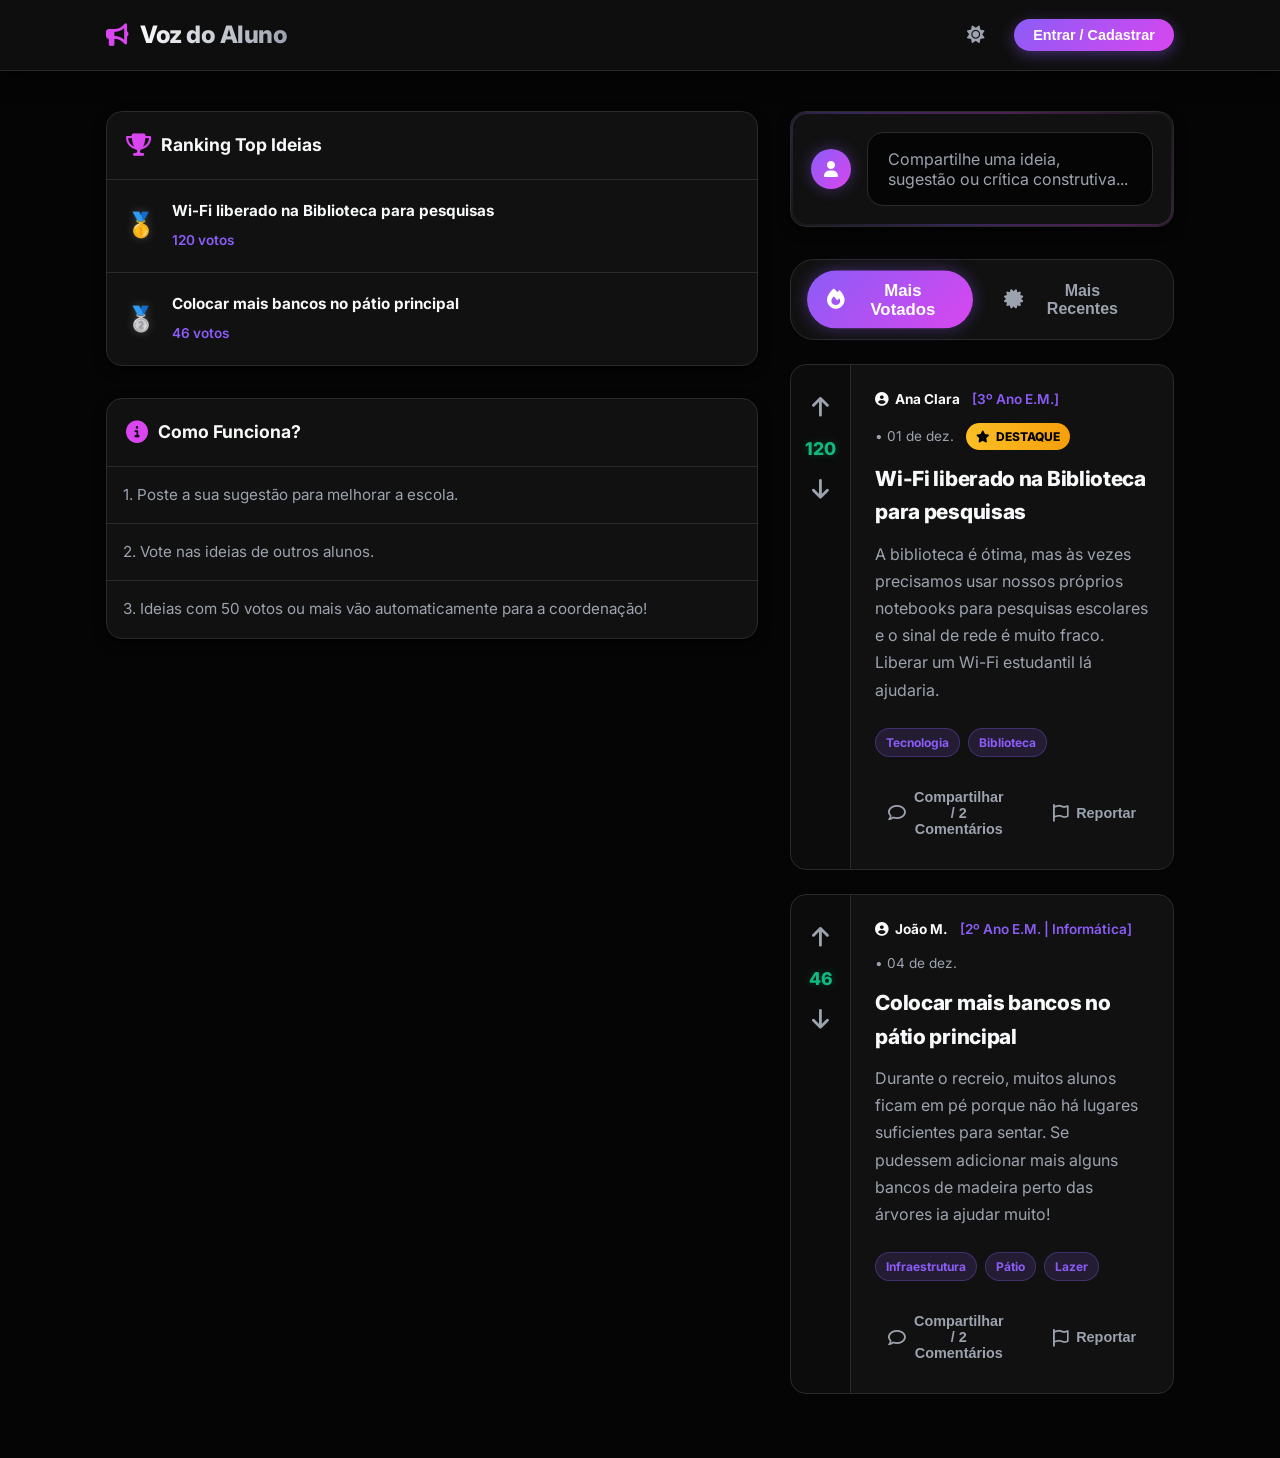
==== index.html @ baf0bf9a "Add files via upload" ====
<!DOCTYPE html>
<html lang="pt-BR">
<head>
    <meta charset="UTF-8">
    <meta name="viewport" content="width=device-width, initial-scale=1.0">
    <title>Voz do Aluno - Compartilhe suas Ideias</title>
    <!-- Google Fonts -->
    <link rel="preconnect" href="https://fonts.googleapis.com">
    <link rel="preconnect" href="https://fonts.gstatic.com" crossorigin>
    <link href="https://fonts.googleapis.com/css2?family=Inter:wght@300;400;500;600;800&display=swap" rel="stylesheet">
    <!-- Font Awesome for Icons -->
    <link rel="stylesheet" href="https://cdnjs.cloudflare.com/ajax/libs/font-awesome/6.4.0/css/all.min.css">
    <!-- Main CSS -->
    <link rel="stylesheet" href="styles.css">
</head>
<body>
    <header class="navbar">
        <div class="container navbar-content">
            <div class="logo">
                <i class="fa-solid fa-bullhorn highlight-icon"></i>
                <h1>Voz do Aluno</h1>
            </div>
            
            <div style="display: flex; align-items: center; gap: 1rem;">
                <!-- Theme Toggle -->
                <button id="theme-toggle" class="action-btn" title="Alternar Tema" style="font-size: 1.25rem;">
                    <!-- Injected by JS: Moon if Light theme, Sun if Dark Theme -->
                </button>

                <div class="user-profile" id="user-profile-container">
                    <!-- Injected via JS -->
                </div>
            </div>
        </div>
    </header>

    <main class="container layout">
        <!-- Sidebar / Ranking -->
        <aside class="sidebar">
            <div class="card ranking-card">
                <h2 class="card-title"><i class="fa-solid fa-trophy highlight-icon"></i> Ranking Top Ideias</h2>
                <ul id="ranking-list" class="ranking-list">
                    <!-- Populated via JS -->
                </ul>
            </div>
            
            <div class="card info-card">
                <h2 class="card-title"><i class="fa-solid fa-circle-info highlight-icon"></i> Como Funciona?</h2>
                <p>1. Poste a sua sugestão para melhorar a escola.</p>
                <p>2. Vote nas ideias de outros alunos.</p>
                <p>3. Ideias com 50 votos ou mais vão automaticamente para a coordenação!</p>
            </div>
        </aside>

        <!-- Main Feed -->
        <section class="feed">
            <div class="create-post-card card">
                <div class="create-post-header">
                    <div class="avatar-small"><i class="fa-solid fa-user"></i></div>
                    <button class="mock-input" id="open-modal-btn">Compartilhe uma ideia, sugestão ou crítica construtiva...</button>
                </div>
            </div>

            <div class="feed-filters">
                <button class="filter-btn active" data-sort="hot"><i class="fa-solid fa-fire"></i> Mais Votados</button>
                <button class="filter-btn" data-sort="new"><i class="fa-solid fa-certificate"></i> Mais Recentes</button>
            </div>

            <div id="posts-container" class="posts-container">
                <!-- Posts populated via JS -->
            </div>
        </section>
    </main>

    <!-- Post Creation Modal -->
    <div id="post-modal" class="modal-overlay">
        <div class="modal">
            <div class="modal-header">
                <h2>Criar nova postagem</h2>
                <button class="close-btn" id="close-modal-btn"><i class="fa-solid fa-xmark"></i></button>
            </div>
            <div class="modal-body">
                <form id="create-post-form">
                    <div class="form-group">
                        <label for="post-title">Título da sugestão</label>
                        <input type="text" id="post-title" placeholder="Ex: Melhoria na internet da biblioteca..." required minlength="5" maxlength="100">
                    </div>
                    <div class="form-group">
                        <label for="post-desc">Descrição detalhada</label>
                        <textarea id="post-desc" rows="5" placeholder="Explique mais sobre sua ideia ou sugestão..." required minlength="10" maxlength="1000"></textarea>
                    </div>
                    <div class="form-group">
                        <label for="post-tags">Tags (Opcional)</label>
                        <input type="text" id="post-tags" placeholder="Ex: Infraestrutura, Biblioteca, Esportes (separadas por vírgula)" maxlength="50">
                    </div>
                    <div class="form-actions">
                        <button type="button" class="btn btn-outline" id="cancel-post-btn">Cancelar</button>
                        <button type="submit" class="btn btn-primary">Publicar Ideia</button>
                    </div>
                </form>
            </div>
        </div>
    </div>

    <!-- Auth Modal (Simulated Login/Register) -->
    <div id="auth-modal" class="modal-overlay">
        <div class="modal auth-modal-box">
            <div class="modal-header auth-tabs" style="position: relative;">
                <button class="tab-btn active" data-tab="login">Entrar</button>
                <button class="tab-btn" data-tab="register">Cadastrar</button>
                <button class="close-btn" id="close-auth-btn" style="position: absolute; right: 1rem; top: 1rem; z-index: 10;"><i class="fa-solid fa-xmark"></i></button>
            </div>
            <div class="modal-body auth-body">
                
                <!-- Login Form -->
                <form id="login-form" class="auth-form active">
                    <div class="form-group">
                        <label for="login-email">E-mail Institucional</label>
                        <input type="email" id="login-email" placeholder="aluno@escola.edu.br" required>
                    </div>
                    <div class="form-group">
                        <label for="login-password">Senha</label>
                        <input type="password" id="login-password" placeholder="••••••••" required>
                    </div>
                    <div class="form-actions" style="margin-top: 2rem;">
                        <button type="submit" class="btn btn-primary" style="width: 100%; justify-content: center;">Entrar na Plataforma</button>
                    </div>
                </form>

                <!-- Register Form -->
                <form id="register-form" class="auth-form">
                    <div class="form-row">
                        <div class="form-group" style="flex: 1;">
                            <label for="reg-name">Nome Completo</label>
                            <input type="text" id="reg-name" placeholder="Ex: Lucas Silva" required>
                        </div>
                    </div>
                    <div class="form-group">
                        <label for="reg-email">E-mail Institucional</label>
                        <input type="email" id="reg-email" placeholder="lucas@escola.edu.br" required>
                    </div>
                    
                    <div class="form-row">
                        <div class="form-group" style="flex: 1;">
                            <label for="reg-course">Curso Técnico</label>
                            <select id="reg-course" required>
                                <option value="" disabled selected>Selecione seu curso...</option>
                                <option value="Ensino Regular (Sem Curso)">Ensino Regular (Sem Curso)</option>
                                <option value="Informática">Informática</option>
                                <option value="Administração">Administração</option>
                                <option value="Enfermagem">Enfermagem</option>
                                <option value="Eletrotécnica">Eletrotécnica</option>
                                <option value="Mecânica">Mecânica</option>
                            </select>
                        </div>
                        <div class="form-group" style="flex: 1;">
                            <label for="reg-class">Turma / Ano</label>
                            <select id="reg-class" required>
                                <option value="" disabled selected>Selecione o ano...</option>
                                <optgroup label="Ensino Fundamental">
                                    <option value="6º Ano F.">6º Ano</option>
                                    <option value="7º Ano F.">7º Ano</option>
                                    <option value="8º Ano F.">8º Ano</option>
                                    <option value="9º Ano F.">9º Ano</option>
                                </optgroup>
                                <optgroup label="Ensino Médio">
                                    <option value="1º Ano E.M.">1º Ano E.M.</option>
                                    <option value="2º Ano E.M.">2º Ano E.M.</option>
                                    <option value="3º Ano E.M.">3º Ano E.M.</option>
                                </optgroup>
                            </select>
                        </div>
                    </div>

                    <div class="form-group">
                        <label for="reg-password">Senha Segura</label>
                        <input type="password" id="reg-password" placeholder="Mínimo 6 caracteres" required minlength="6">
                    </div>
                    
                    <div class="form-actions" style="margin-top: 1.5rem;">
                        <button type="submit" class="btn btn-primary" style="width: 100%; justify-content: center;">Criar Conta</button>
                    </div>
                </form>

            </div>
        </div>
    </div>

    <!-- Report Modal -->
    <div id="report-modal" class="modal-overlay">
        <div class="modal auth-modal-box">
            <div class="modal-header">
                <h2>Denunciar Postagem</h2>
                <button class="close-btn" onclick="closeReportModal()"><i class="fa-solid fa-xmark"></i></button>
            </div>
            <div class="modal-body auth-body">
                <form id="report-form">
                    <input type="hidden" id="report-post-id">
                    <div class="form-group">
                        <label for="report-reason">Motivo da denúncia</label>
                        <textarea id="report-reason" rows="4" placeholder="Ex: Palavreado ofensivo, agressão, spam..." required></textarea>
                    </div>
                    <div class="form-actions">
                        <button type="button" class="btn btn-outline" onclick="closeReportModal()">Cancelar</button>
                        <button type="submit" class="btn btn-primary" style="background: linear-gradient(135deg, var(--downvote-color), #b91c1c);">Enviar Denúncia</button>
                    </div>
                </form>
            </div>
        </div>
    </div>

    <!-- Edit Profile Modal -->
    <div id="edit-profile-modal" class="modal-overlay">
        <div class="modal auth-modal-box">
            <div class="modal-header">
                <h2>Editar Perfil</h2>
                <button class="close-btn" onclick="closeEditProfileModal()"><i class="fa-solid fa-xmark"></i></button>
            </div>
            <div class="modal-body auth-body">
                <form id="edit-profile-form">
                    <div class="form-group">
                        <label for="edit-name">Nome de Exibição</label>
                        <input type="text" id="edit-name" required>
                    </div>
                    <div class="form-group">
                        <label for="edit-course">Curso Técnico</label>
                        <select id="edit-course" required>
                            <option value="Ensino Regular (Sem Curso)">Ensino Regular (Sem Curso)</option>
                            <option value="Informática">Informática</option>
                            <option value="Administração">Administração</option>
                            <option value="Enfermagem">Enfermagem</option>
                            <option value="Eletrotécnica">Eletrotécnica</option>
                            <option value="Mecânica">Mecânica</option>
                        </select>
                    </div>
                    <div class="form-group">
                        <label for="edit-password">Nova Senha <span style="font-size: 0.8rem; color: var(--text-muted);">(opcional)</span></label>
                        <input type="password" id="edit-password" placeholder="Preencha apenas se quiser alterar (min 6 carac.)" minlength="6">
                    </div>
                    <div class="form-actions" style="margin-top: 2rem;">
                        <button type="button" class="btn btn-outline" onclick="closeEditProfileModal()">Cancelar</button>
                        <button type="submit" class="btn btn-primary">Salvar Alterações</button>
                    </div>
                </form>
            </div>
        </div>
    </div>

    <!-- Notification Toast -->
    <div id="toast-container" class="toast-container"></div>

    <!-- Scripts -->
    <script src="script.js"></script>
</body>
</html>
---- styles.css ----
:root {
    /* Pure Black & White Theme (Dark Default) */
    --bg-color: #050505;
    --card-bg: #111111;
    --text-main: #f8f9fa;
    --text-muted: #9ca3af;
    --border: #2a2a2a;
    --border-hover: #444444;

    /* Colorful Accents (Neon vibes for contrast) */
    --primary-medium: #8b5cf6; /* Vibrant Purple */
    --primary-light: rgba(139, 92, 246, 0.15);
    --highlight: #d946ef; /* Fuchsia */
    --upvote-color: #10b981; /* Emerald Green */
    --downvote-color: #ef4444; /* Neon Red */
    
    --gold: #fcd34d;
    --silver: #e5e7eb;
    --bronze: #d97706;

    /* Shadows & Glows */
    --shadow-sm: 0 4px 12px rgba(0,0,0,0.6);
    --shadow-md: 0 10px 25px rgba(0,0,0,0.8);
    --glow-primary: 0 0 15px rgba(139, 92, 246, 0.4);
    --glow-upvote: 0 0 15px rgba(16, 185, 129, 0.4);
    
    /* Radii */
    --radius-sm: 8px;
    --radius-md: 16px;
    --radius-lg: 24px;
    --radius-full: 9999px;
    
    /* Input adjustments */
    --input-bg: rgba(255,255,255,0.03);
}

/* Light Theme Variables */
:root[data-theme="light"] {
    --bg-color: #f1f5f9;
    --card-bg: #ffffff;
    --text-main: #0f172a;
    --text-muted: #64748b;
    --border: #cbd5e1;
    --border-hover: #94a3b8;

    --primary-medium: #7c3aed; /* Darker Purple for better contrast */
    --primary-light: rgba(124, 58, 237, 0.1);
    --highlight: #c026d3; 

    --shadow-sm: 0 4px 12px rgba(0,0,0,0.06);
    --shadow-md: 0 10px 25px rgba(0,0,0,0.12);
    
    --input-bg: #ffffff;
}

/* Override overrides for Light Theme Backgrounds */
:root[data-theme="light"] .navbar {
    background-color: rgba(255, 255, 255, 0.85);
}
:root[data-theme="light"] .modal-overlay {
    background-color: rgba(255, 255, 255, 0.85);
}
:root[data-theme="light"] select, 
:root[data-theme="light"] .form-group input, 
:root[data-theme="light"] .form-group textarea {
    background-color: var(--input-bg);
    color: var(--text-main);
}
:root[data-theme="light"] .post-vote-col {
    background-color: rgba(0,0,0,0.02);
}
:root[data-theme="light"] select option, 
:root[data-theme="light"] select optgroup {
    background-color: var(--card-bg);
    color: var(--text-main);
}
:root[data-theme="light"] .mock-input {
    background-color: #f8fafc;
}
:root[data-theme="light"] .mock-input:hover {
    background-color: #ffffff;
}
:root[data-theme="light"] .tab-btn.active {
    background-color: rgba(124, 58, 237, 0.05);
}

* {
    box-sizing: border-box;
    margin: 0;
    padding: 0;
}

body {
    font-family: 'Inter', sans-serif;
    background-color: var(--bg-color);
    color: var(--text-main);
    line-height: 1.6;
    overflow-x: hidden;
    transition: background-color 0.3s, color 0.3s;
}

/* Animations Core */
@keyframes popIn {
    0% { transform: scale(0.9); opacity: 0; }
    100% { transform: scale(1); opacity: 1; }
}

@keyframes pulseGlow {
    0% { box-shadow: 0 0 5px var(--primary-medium); }
    50% { box-shadow: 0 0 20px var(--primary-medium); }
    100% { box-shadow: 0 0 5px var(--primary-medium); }
}

@keyframes floatAction {
    0% { transform: translateY(0px); }
    50% { transform: translateY(-5px); }
    100% { transform: translateY(0px); }
}

/* Navbar */
.navbar {
    background-color: rgba(17, 17, 17, 0.85);
    backdrop-filter: blur(12px);
    border-bottom: 1px solid var(--border);
    position: sticky;
    top: 0;
    z-index: 40;
    box-shadow: 0 4px 20px rgba(0,0,0,0.5);
    transition: background-color 0.3s, border-color 0.3s;
}

.navbar-content {
    display: flex;
    justify-content: space-between;
    align-items: center;
    height: 70px;
}

.logo {
    display: flex;
    align-items: center;
    gap: 12px;
    color: var(--text-main);
}

.logo h1 {
    font-size: 1.5rem;
    font-weight: 800;
    letter-spacing: -0.5px;
    background: linear-gradient(to right, var(--text-main), var(--text-muted));
    -webkit-background-clip: text;
    -webkit-text-fill-color: transparent;
}

.highlight-icon {
    color: var(--highlight);
    animation: floatAction 3s ease-in-out infinite;
    font-size: 1.4rem;
}

.user-profile {
    display: flex;
    align-items: center;
    gap: 12px;
    font-size: 0.95rem;
    color: var(--text-muted);
}

.avatar {
    width: 38px;
    height: 38px;
    background: linear-gradient(135deg, var(--primary-medium), var(--highlight));
    color: white;
    border-radius: var(--radius-full);
    display: flex;
    align-items: center;
    justify-content: center;
    box-shadow: var(--glow-primary);
}
.avatar-small {
    width: 40px;
    height: 40px;
    background: linear-gradient(135deg, var(--primary-medium), var(--highlight));
    color: white;
    border-radius: var(--radius-full);
    display: flex;
    align-items: center;
    justify-content: center;
    flex-shrink: 0;
    box-shadow: var(--glow-primary);
}

/* Layout */
.container {
    max-width: 1100px;
    margin: 0 auto;
    padding: 0 1rem;
}

.layout {
    display: grid;
    grid-template-columns: 3fr 1fr;
    gap: 2rem;
    margin-top: 2.5rem;
    align-items: start;
    animation: popIn 0.6s cubic-bezier(0.16, 1, 0.3, 1) forwards;
}

@media (max-width: 768px) {
    .layout {
        grid-template-columns: 1fr;
    }
    .sidebar {
        order: 2;
    }
}

/* Cards */
.card {
    background-color: var(--card-bg);
    border: 1px solid var(--border);
    border-radius: var(--radius-md);
    box-shadow: var(--shadow-sm);
    transition: all 0.3s cubic-bezier(0.4, 0, 0.2, 1);
    overflow: hidden;
}

.card:hover {
    border-color: var(--border-hover);
    box-shadow: var(--shadow-md);
    transform: translateY(-4px);
}

.card-title {
    font-size: 1.1rem;
    font-weight: 700;
    padding: 1.2rem;
    border-bottom: 1px solid var(--border);
    display: flex;
    align-items: center;
    gap: 10px;
}

/* Sidebar Components */
.sidebar {
    display: flex;
    flex-direction: column;
    gap: 2rem;
}

.ranking-list {
    list-style: none;
    padding: 0;
}
.ranking-item {
    display: flex;
    align-items: center;
    padding: 1.2rem;
    border-bottom: 1px solid var(--border);
    gap: 16px;
    transition: all 0.3s ease;
}
.ranking-item:hover {
    background-color: var(--primary-light);
    padding-left: 1.5rem;
    border-left: 3px solid var(--primary-medium);
}
.ranking-item:last-child {
    border-bottom: none;
}
.rank-badge {
    font-size: 1.5rem;
    font-weight: 800;
    width: 30px;
    text-align: center;
    filter: drop-shadow(0 0 5px rgba(255, 255, 255, 0.2));
}
.rank-badge.rank-1 { color: var(--gold); }
.rank-badge.rank-2 { color: var(--silver); }
.rank-badge.rank-3 { color: var(--bronze); }

.ranking-details h4 {
    font-size: 0.95rem;
    margin: 0 0 4px 0;
    color: var(--text-main);
    display: -webkit-box;
    -webkit-line-clamp: 2;
    line-clamp: 2;
    -webkit-box-orient: vertical;
    overflow: hidden;
}
.ranking-details span {
    font-size: 0.85rem;
    color: var(--primary-medium);
    font-weight: 600;
}

.info-card p {
    padding: 1rem;
    font-size: 0.95rem;
    color: var(--text-muted);
    border-bottom: 1px solid var(--border);
}
.info-card p:last-child {
    border-bottom: none;
}

/* Create Post Area */
.create-post-card {
    padding: 1.25rem;
    margin-bottom: 2rem;
    position: relative;
    border: 1px solid var(--border);
}
.create-post-card::before {
    content: '';
    position: absolute;
    top: 0; left: 0; right: 0; bottom: 0;
    border-radius: var(--radius-md);
    padding: 2px;
    background: linear-gradient(45deg, var(--border), var(--primary-medium), var(--highlight), var(--border));
    -webkit-mask: linear-gradient(#fff 0 0) content-box, linear-gradient(#fff 0 0);
    -webkit-mask-composite: xor;
    mask-composite: exclude;
    opacity: 0.3;
    transition: opacity 0.5s;
    pointer-events: none;
}
.create-post-card:hover::before {
    opacity: 1;
}

.create-post-header {
    display: flex;
    gap: 16px;
    align-items: center;
}
.mock-input {
    flex: 1;
    background-color: var(--bg-color);
    border: 1px solid var(--border);
    color: var(--text-muted);
    padding: 1rem 1.25rem;
    border-radius: var(--radius-md);
    text-align: left;
    cursor: pointer;
    transition: all 0.3s;
    font-family: inherit;
    font-size: 1rem;
}
.mock-input:hover {
    background-color: var(--primary-light);
    border-color: var(--primary-medium);
    box-shadow: var(--glow-primary);
}

/* Filters */
.feed-filters {
    display: flex;
    gap: 1rem;
    margin-bottom: 1.5rem;
    background-color: var(--card-bg);
    padding: 0.75rem 1.25rem;
    border-radius: var(--radius-lg);
    border: 1px solid var(--border);
}
.filter-btn {
    background: none;
    border: none;
    color: var(--text-muted);
    font-size: 1rem;
    font-weight: 700;
    cursor: pointer;
    display: flex;
    align-items: center;
    gap: 8px;
    padding: 0.6rem 1.2rem;
    border-radius: var(--radius-full);
    transition: all 0.3s;
}
.filter-btn i {
    font-size: 1.2rem;
}
.filter-btn:hover {
    background-color: var(--primary-light);
    color: var(--text-main);
}
.filter-btn.active {
    color: #fff;
    background: linear-gradient(135deg, var(--primary-medium), var(--highlight));
    box-shadow: var(--glow-primary);
    transform: scale(1.05);
}

/* Post Cards */
.posts-container {
    display: flex;
    flex-direction: column;
    gap: 1.5rem;
    padding-bottom: 4rem;
}

.post {
    display: flex;
    background-color: var(--card-bg);
    border: 1px solid var(--border);
    border-radius: var(--radius-md);
    transition: all 0.4s cubic-bezier(0.175, 0.885, 0.32, 1.275);
    animation: popIn 0.5s ease-out backwards;
}
.post:hover {
    border-color: var(--primary-medium);
    box-shadow: 0 10px 30px rgba(139, 92, 246, 0.1);
    transform: translateY(-4px) scale(1.01);
}

.post-vote-col {
    display: flex;
    flex-direction: column;
    align-items: center;
    padding: 1.5rem 0.75rem;
    background-color: rgba(0,0,0,0.3);
    border-right: 1px solid var(--border);
    width: 60px;
    border-radius: var(--radius-md) 0 0 var(--radius-md);
    transition: background-color 0.3s;
}

.vote-btn {
    background: none;
    border: none;
    cursor: pointer;
    font-size: 1.4rem;
    color: var(--text-muted);
    padding: 6px;
    border-radius: 6px;
    transition: all 0.3s cubic-bezier(0.68, -0.55, 0.265, 1.55);
}
.vote-btn:hover {
    background-color: rgba(124, 58, 237, 0.1);
    transform: scale(1.2);
}
.vote-btn:active {
    transform: scale(0.9);
}
.vote-btn.upvote:hover, .vote-btn.upvote.active { 
    color: var(--upvote-color); 
    filter: drop-shadow(0 0 8px var(--upvote-color));
}
.vote-btn.downvote:hover, .vote-btn.downvote.active { 
    color: var(--downvote-color); 
    filter: drop-shadow(0 0 8px var(--downvote-color));
}

.vote-count {
    font-weight: 800;
    font-size: 1.1rem;
    margin: 8px 0;
    transition: color 0.3s;
}
.vote-count.positive { color: var(--upvote-color); text-shadow: 0 0 10px rgba(16,185,129,0.3); }
.vote-count.negative { color: var(--downvote-color); text-shadow: 0 0 10px rgba(239,68,68,0.3); }

.post-content-col {
    padding: 1.5rem;
    flex: 1;
}

.post-meta {
    font-size: 0.85rem;
    color: var(--text-muted);
    margin-bottom: 0.75rem;
    display: flex;
    gap: 12px;
    align-items: center;
    flex-wrap: wrap;
}
.post-author {
    font-weight: 700;
    color: var(--text-main);
    display: flex;
    align-items: center;
    gap: 6px;
}
.post-highlight-badge {
    background: linear-gradient(90deg, #fbbf24, #f59e0b);
    color: #000;
    padding: 4px 10px;
    border-radius: var(--radius-full);
    font-weight: 800;
    font-size: 0.75rem;
    display: flex;
    align-items: center;
    gap: 6px;
    animation: pulseGlow 2s infinite;
}

.post-title {
    font-size: 1.3rem;
    font-weight: 800;
    margin-bottom: 0.75rem;
    color: var(--text-main);
    letter-spacing: -0.3px;
}
.post-desc {
    font-size: 1rem;
    color: var(--text-muted);
    margin-bottom: 1.5rem;
    white-space: pre-line;
    line-height: 1.7;
}

.post-actions {
    display: flex;
    gap: 1.5rem;
}
.action-btn {
    background: none;
    border: none;
    color: var(--text-muted);
    font-weight: 700;
    font-size: 0.9rem;
    cursor: pointer;
    display: flex;
    align-items: center;
    gap: 8px;
    padding: 0.5rem 0.8rem;
    border-radius: var(--radius-sm);
    transition: all 0.2s;
}
.action-btn i {
    font-size: 1.1rem;
}
.action-btn:hover {
    background-color: var(--primary-light);
    color: var(--text-main);
    transform: translateY(-2px);
}

/* Auth Specifics & Tabs */
.auth-tabs {
    padding: 0;
    display: flex;
    border-bottom: 2px solid var(--border);
}
.tab-btn {
    flex: 1;
    background: none;
    border: none;
    padding: 1.5rem;
    font-size: 1.1rem;
    font-weight: 800;
    color: var(--text-muted);
    cursor: pointer;
    transition: all 0.3s;
    border-bottom: 2px solid transparent;
    margin-bottom: -2px;
}
.tab-btn:hover {
    color: var(--text-main);
}
.tab-btn.active {
    color: var(--highlight);
    border-bottom-color: var(--highlight);
    background-color: rgba(255,255,255,0.02);
}
.auth-form {
    display: none;
    animation: popIn 0.3s ease-out forwards;
}
.auth-form.active {
    display: block;
}
.form-row {
    display: flex;
    gap: 1rem;
}
@media (max-width: 600px) {
    .form-row { flex-direction: column; gap: 0; }
}
select {
    width: 100%;
    padding: 1rem;
    background-color: var(--input-bg);
    border: 1px solid var(--border);
    border-radius: var(--radius-md);
    color: var(--text-main);
    font-family: inherit;
    font-size: 1.05rem;
    cursor: pointer;
    transition: all 0.3s;
    appearance: none;
    background-image: url("data:image/svg+xml;charset=UTF-8,%3csvg xmlns='http://www.w3.org/2000/svg' viewBox='0 0 24 24' fill='none' stroke='%239ca3af' stroke-width='2' stroke-linecap='round' stroke-linejoin='round'%3e%3cpolyline points='6 9 12 15 18 9'%3e%3c/polyline%3e%3c/svg%3e");
    background-repeat: no-repeat;
    background-position: right 1rem center;
    background-size: 1em;
}
select:focus {
    outline: none;
    border-color: var(--highlight);
    box-shadow: var(--glow-primary);
}
select option, select optgroup {
    background-color: var(--card-bg);
    color: var(--text-main);
}
.auth-modal-box {
    max-width: 500px !important;
}
.auth-body {
    padding: 2.5rem 2rem !important;
}

/* Modals */
.modal-overlay {
    position: fixed;
    top: 0;
    left: 0;
    width: 100vw;
    height: 100vh;
    background-color: rgba(0, 0, 0, 0.85);
    backdrop-filter: blur(10px);
    display: flex;
    align-items: center;
    justify-content: center;
    z-index: 100;
    opacity: 0;
    pointer-events: none;
    transition: opacity 0.4s ease;
}
.modal-overlay.active {
    opacity: 1;
    pointer-events: auto;
}

.modal {
    background-color: var(--card-bg);
    width: 100%;
    max-width: 650px;
    border-radius: var(--radius-lg);
    box-shadow: 0 20px 50px rgba(0,0,0,0.8), 0 0 20px rgba(139, 92, 246, 0.1);
    transform: translateY(40px) scale(0.95);
    transition: all 0.4s cubic-bezier(0.34, 1.56, 0.64, 1);
    margin: 1rem;
    border: 1px solid var(--border);
    max-height: 90vh;
    overflow-y: auto;
}
.modal-overlay.active .modal {
    transform: translateY(0) scale(1);
}

.modal-header {
    display: flex;
    justify-content: space-between;
    align-items: center;
    padding: 1.5rem 2rem;
    border-bottom: 1px solid var(--border);
}
.modal-header h2 {
    font-size: 1.5rem;
    color: var(--text-main);
    font-weight: 800;
}
.close-btn {
    background: var(--input-bg);
    border: none;
    width: 40px;
    height: 40px;
    border-radius: var(--radius-full);
    font-size: 1.25rem;
    color: var(--text-muted);
    cursor: pointer;
    transition: all 0.3s;
}
.close-btn:hover {
    background-color: rgba(239, 68, 68, 0.2);
    color: var(--downvote-color);
    transform: rotate(90deg);
}

.modal-body {
    padding: 2rem;
}

.form-group {
    margin-bottom: 1.5rem;
    display: flex;
    flex-direction: column;
    gap: 8px;
}
.form-group label {
    font-weight: 700;
    font-size: 0.95rem;
    color: var(--text-main);
}
.form-group input, .form-group textarea {
    width: 100%;
    padding: 1rem;
    background-color: var(--input-bg);
    border: 1px solid var(--border);
    border-radius: var(--radius-md);
    color: var(--text-main);
    font-family: inherit;
    font-size: 1.05rem;
    transition: all 0.3s;
}
.form-group input::placeholder, .form-group textarea::placeholder {
    color: #6b7280;
}
.form-group input:focus, .form-group textarea:focus {
    outline: none;
    border-color: var(--primary-medium);
    box-shadow: var(--glow-primary);
}

.form-actions {
    display: flex;
    justify-content: flex-end;
    gap: 1.5rem;
    margin-top: 2rem;
}

.btn {
    padding: 0.8rem 1.75rem;
    border-radius: var(--radius-full);
    font-weight: 800;
    font-size: 1rem;
    cursor: pointer;
    transition: all 0.3s cubic-bezier(0.175, 0.885, 0.32, 1.275);
    border: none;
    display: flex;
    align-items: center;
    gap: 8px;
}
.btn-primary {
    background: linear-gradient(135deg, var(--primary-medium), var(--highlight));
    color: white;
    box-shadow: 0 4px 15px rgba(139, 92, 246, 0.4);
}
.btn-primary:hover {
    transform: translateY(-3px) scale(1.05);
    box-shadow: 0 8px 25px rgba(139, 92, 246, 0.6);
}
.btn-outline {
    background-color: transparent;
    border: 2px solid var(--border);
    color: var(--text-muted);
}
.btn-outline:hover {
    background-color: var(--primary-light);
    color: var(--text-main);
    border-color: var(--primary-medium);
}

/* Toast Notification */
.toast-container {
    position: fixed;
    bottom: 30px;
    right: 30px;
    display: flex;
    flex-direction: column;
    gap: 16px;
    z-index: 1000;
}
.toast {
    background: linear-gradient(135deg, #111, #222);
    border: 1px solid var(--primary-medium);
    color: white;
    padding: 1.25rem 1.5rem;
    border-radius: var(--radius-lg);
    box-shadow: 0 15px 30px rgba(0,0,0,0.8), inset 0 0 15px rgba(139, 92, 246, 0.2);
    display: flex;
    align-items: center;
    gap: 16px;
    min-width: 320px;
    max-width: 450px;
    animation: slideInRight 0.5s cubic-bezier(0.175, 0.885, 0.32, 1.275) forwards;
}
.toast.hide {
    animation: fadeOutRight 0.4s ease-in forwards;
}
.toast-icon {
    font-size: 2rem;
    color: var(--gold);
    animation: floatAction 2s infinite;
}
.toast-content h4 {
    margin: 0 0 6px 0;
    font-size: 1.1rem;
    font-weight: 800;
    color: var(--highlight);
}
.toast-content p {
    margin: 0;
    font-size: 0.95rem;
    color: #e2e8f0;
    line-height: 1.5;
}

@keyframes slideInRight {
    from { transform: translateX(120%) scale(0.9); opacity: 0; }
    to { transform: translateX(0) scale(1); opacity: 1; }
}
@keyframes fadeOutRight {
    from { transform: translateX(0) scale(1); opacity: 1; }
    to { transform: translateX(120%) scale(0.9); opacity: 0; }
}

/* Dropdowns */
.dropdown {
    position: relative;
    display: inline-block;
}
.dropdown-content {
    display: none;
    position: absolute;
    right: 0;
    top: 100%;
    margin-top: 8px;
    background-color: var(--card-bg);
    min-width: 160px;
    box-shadow: var(--shadow-md);
    border: 1px solid var(--border);
    border-radius: var(--radius-sm);
    z-index: 50;
    overflow: hidden;
    animation: popIn 0.2s ease-out forwards;
}
.dropdown-content.show {
    display: block;
}
.dropdown-item {
    padding: 12px 16px;
    text-decoration: none;
    display: flex;
    align-items: center;
    gap: 10px;
    color: var(--text-main);
    background: none;
    border: none;
    width: 100%;
    text-align: left;
    font-size: 0.9rem;
    font-family: inherit;
    font-weight: 600;
    cursor: pointer;
    transition: background-color 0.2s;
}
.dropdown-item:hover {
    background-color: var(--primary-light);
}
.profile-dropdown {
    min-width: 200px;
}

/* Tags */
.tags-container {
    display: flex;
    gap: 8px;
    flex-wrap: wrap;
}
.tag-badge {
    background-color: var(--primary-light);
    color: var(--primary-medium);
    border: 1px solid rgba(139, 92, 246, 0.3);
    padding: 4px 10px;
    border-radius: var(--radius-full);
    font-size: 0.75rem;
    font-weight: 700;
    display: inline-block;
}

/* Comments Section */
.comments-section {
    margin-top: 1.5rem;
    padding-top: 1.5rem;
    border-top: 1px dashed var(--border);
    animation: popIn 0.3s ease-out;
}
.comments-header {
    display: flex;
    justify-content: space-between;
    align-items: center;
    margin-bottom: 1rem;
}
.comments-header select {
    width: auto;
    padding: 0.5rem 2rem 0.5rem 1rem;
    font-size: 0.85rem;
    border-radius: var(--radius-full);
}
.comment-form {
    display: flex;
    gap: 10px;
    margin-bottom: 1.5rem;
}
.comment-form input {
    flex: 1;
    background-color: var(--input-bg);
    border: 1px solid var(--border);
    color: var(--text-main);
    padding: 0.8rem 1rem;
    border-radius: var(--radius-full);
    font-family: inherit;
    font-size: 0.95rem;
    transition: border-color 0.3s;
}
.comment-form input:focus {
    outline: none;
    border-color: var(--primary-medium);
}
.comment-node {
    display: flex;
    gap: 12px;
    margin-bottom: 1rem;
}
.comment-avatar {
    width: 32px;
    height: 32px;
    border-radius: var(--radius-full);
    background: var(--border);
    display: flex;
    align-items: center;
    justify-content: center;
    font-size: 0.8rem;
    color: var(--text-muted);
    flex-shrink: 0;
}
.comment-body {
    background-color: rgba(255,255,255,0.02);
    border: 1px solid var(--border);
    padding: 12px;
    border-radius: 0 var(--radius-md) var(--radius-md) var(--radius-md);
    flex: 1;
}
.comment-body.pinned {
    border-color: var(--highlight);
    background-color: var(--primary-light);
    box-shadow: var(--glow-primary);
}
.comment-author-row {
    display: flex;
    justify-content: space-between;
    align-items: center;
    margin-bottom: 4px;
}
.comment-author {
    font-weight: 700;
    font-size: 0.9rem;
    color: var(--text-main);
}
.comment-date {
    font-size: 0.75rem;
    color: var(--text-muted);
}
.comment-text {
    font-size: 0.9rem;
    color: var(--text-main);
    line-height: 1.5;
}
.pinned-badge {
    color: var(--highlight);
    font-size: 0.75rem;
    font-weight: 800;
    margin-left: 8px;
    display: inline-flex;
    align-items: center;
    gap: 4px;
}
.comment-actions {
    display: flex;
    gap: 12px;
    margin-top: 8px;
}
.comment-action-btn {
    background: none;
    border: none;
    color: var(--text-muted);
    font-size: 0.8rem;
    font-weight: 600;
    cursor: pointer;
    transition: color 0.2s;
}
.comment-action-btn:hover {
    color: var(--primary-medium);
}
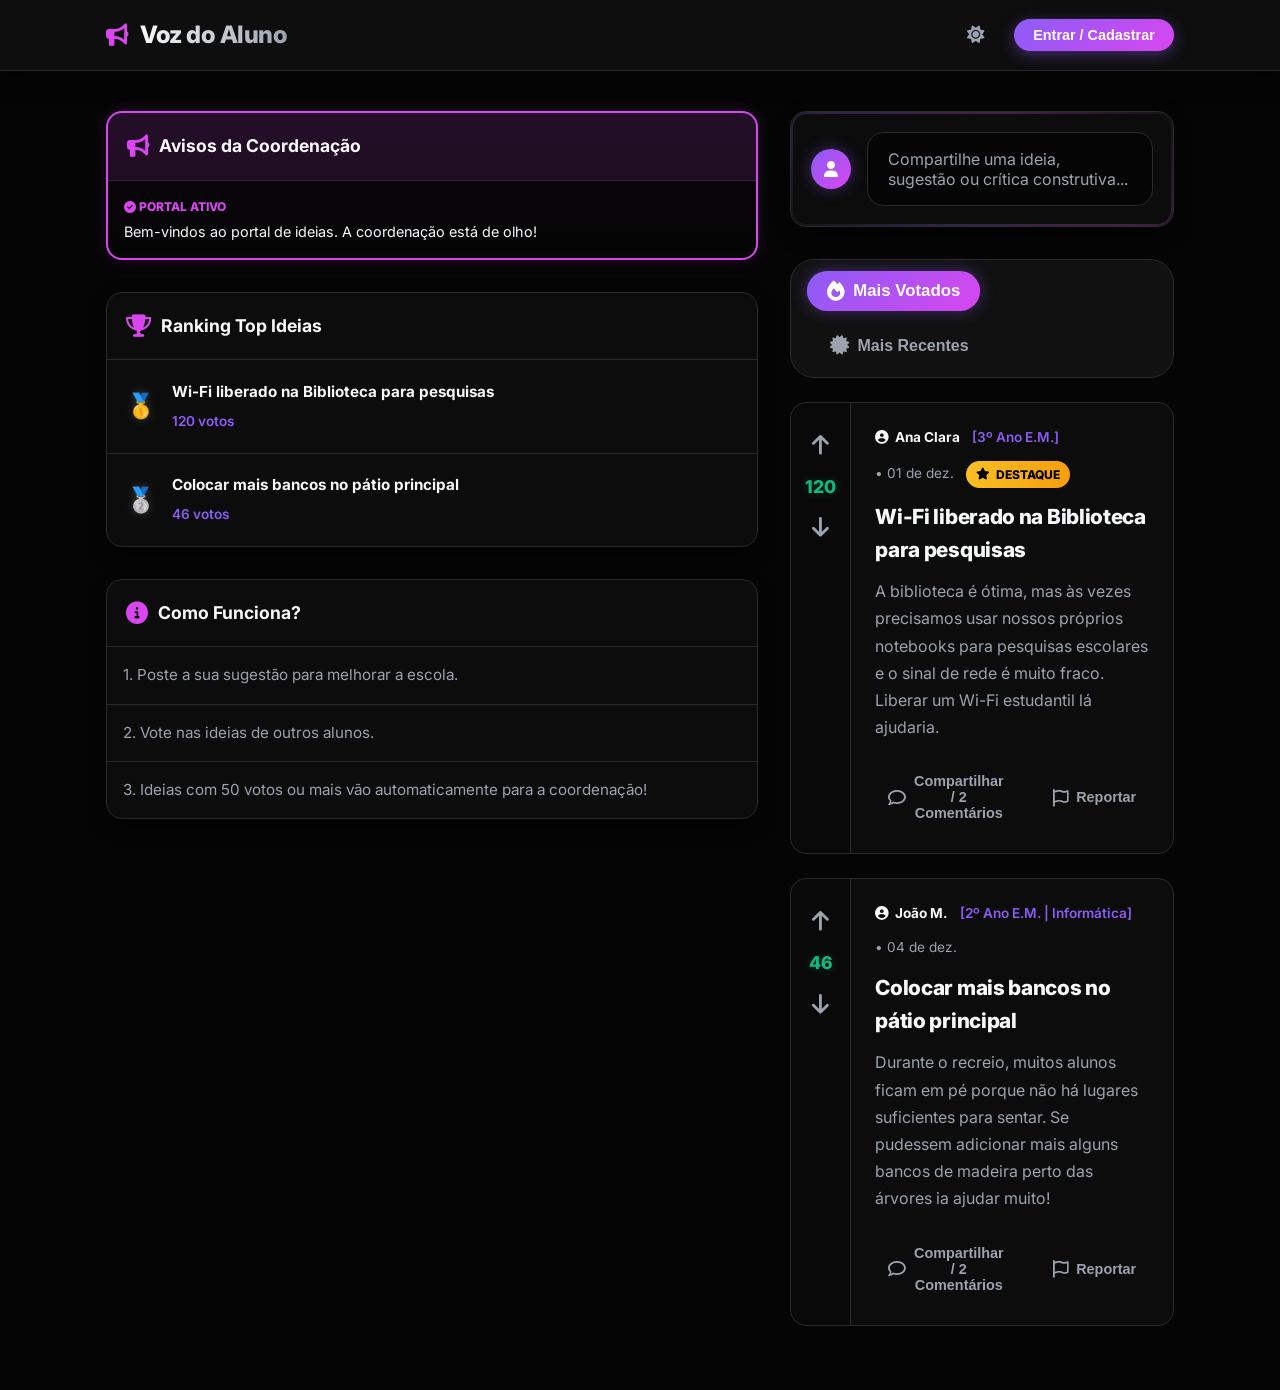
==== commit cd7859d0: "Add files via upload" ====
--- a/index.html
+++ b/index.html
@@ -23,9 +23,25 @@
             
             <div style="display: flex; align-items: center; gap: 1rem;">
                 <!-- Theme Toggle -->
-                <button id="theme-toggle" class="action-btn" title="Alternar Tema" style="font-size: 1.25rem;">
+                <button id="theme-toggle" class="action-btn" title="Alternar Tema" aria-label="Alternar tema claro e escuro" style="font-size: 1.25rem;">
                     <!-- Injected by JS: Moon if Light theme, Sun if Dark Theme -->
                 </button>
+
+                <div class="dropdown" id="notification-bell-container" style="display: none;">
+                    <button class="action-btn" id="notification-btn" aria-label="Ver notificações" onclick="toggleNotificationDropdown(event)" style="font-size: 1.25rem; position: relative;">
+                        <i class="fa-solid fa-bell"></i>
+                        <span id="notification-badge" class="notification-badge" style="display: none;">0</span>
+                    </button>
+                    <div class="dropdown-content notification-dropdown" id="notification-dropdown">
+                        <div class="notification-header">
+                            <h4>Notificações</h4>
+                            <button class="mark-read-btn" onclick="markAllNotificationsRead()"><i class="fa-solid fa-check-double"></i></button>
+                        </div>
+                        <ul id="notification-list" class="notification-list">
+                            <!-- Populated via JS -->
+                        </ul>
+                    </div>
+                </div>
 
                 <div class="user-profile" id="user-profile-container">
                     <!-- Injected via JS -->
@@ -37,6 +53,13 @@
     <main class="container layout">
         <!-- Sidebar / Ranking -->
         <aside class="sidebar">
+            <div class="card announcements-card">
+                <h2 class="card-title announcements-title"><i class="fa-solid fa-bullhorn highlight-icon"></i> Avisos da Coordenação</h2>
+                <ul id="announcements-list" class="announcements-list">
+                    <!-- Populated via JS -->
+                </ul>
+            </div>
+
             <div class="card ranking-card">
                 <h2 class="card-title"><i class="fa-solid fa-trophy highlight-icon"></i> Ranking Top Ideias</h2>
                 <ul id="ranking-list" class="ranking-list">
@@ -61,13 +84,17 @@
                 </div>
             </div>
 
-            <div class="feed-filters">
+            <div class="feed-filters" style="display: flex; gap: 1rem; align-items: center; flex-wrap: wrap;">
                 <button class="filter-btn active" data-sort="hot"><i class="fa-solid fa-fire"></i> Mais Votados</button>
                 <button class="filter-btn" data-sort="new"><i class="fa-solid fa-certificate"></i> Mais Recentes</button>
             </div>
 
             <div id="posts-container" class="posts-container">
                 <!-- Posts populated via JS -->
+            </div>
+            
+            <div id="load-more-container" style="text-align: center; margin-bottom: 2rem; display: none;">
+                <button id="load-more-btn" class="btn btn-outline" style="margin: 0 auto; padding: 0.8rem 2rem;">Carregar mais ideias <i class="fa-solid fa-chevron-down"></i></button>
             </div>
         </section>
     </main>
@@ -76,8 +103,8 @@
     <div id="post-modal" class="modal-overlay">
         <div class="modal">
             <div class="modal-header">
-                <h2>Criar nova postagem</h2>
-                <button class="close-btn" id="close-modal-btn"><i class="fa-solid fa-xmark"></i></button>
+                <h2 id="post-modal-title">Criar nova postagem</h2>
+                <button class="close-btn" id="close-modal-btn" aria-label="Fechar modal"><i class="fa-solid fa-xmark"></i></button>
             </div>
             <div class="modal-body">
                 <form id="create-post-form">
@@ -89,10 +116,7 @@
                         <label for="post-desc">Descrição detalhada</label>
                         <textarea id="post-desc" rows="5" placeholder="Explique mais sobre sua ideia ou sugestão..." required minlength="10" maxlength="1000"></textarea>
                     </div>
-                    <div class="form-group">
-                        <label for="post-tags">Tags (Opcional)</label>
-                        <input type="text" id="post-tags" placeholder="Ex: Infraestrutura, Biblioteca, Esportes (separadas por vírgula)" maxlength="50">
-                    </div>
+
                     <div class="form-actions">
                         <button type="button" class="btn btn-outline" id="cancel-post-btn">Cancelar</button>
                         <button type="submit" class="btn btn-primary">Publicar Ideia</button>
@@ -108,7 +132,7 @@
             <div class="modal-header auth-tabs" style="position: relative;">
                 <button class="tab-btn active" data-tab="login">Entrar</button>
                 <button class="tab-btn" data-tab="register">Cadastrar</button>
-                <button class="close-btn" id="close-auth-btn" style="position: absolute; right: 1rem; top: 1rem; z-index: 10;"><i class="fa-solid fa-xmark"></i></button>
+                <button class="close-btn" id="close-auth-btn" aria-label="Fechar" style="position: absolute; right: 1rem; top: 1rem; z-index: 10;"><i class="fa-solid fa-xmark"></i></button>
             </div>
             <div class="modal-body auth-body">
                 
@@ -116,11 +140,14 @@
                 <form id="login-form" class="auth-form active">
                     <div class="form-group">
                         <label for="login-email">E-mail Institucional</label>
-                        <input type="email" id="login-email" placeholder="aluno@escola.edu.br" required>
+                        <input type="email" id="login-email" placeholder="Ex: 0000111888sp@aluno.educacao.sp.gov.br" required>
                     </div>
                     <div class="form-group">
                         <label for="login-password">Senha</label>
-                        <input type="password" id="login-password" placeholder="••••••••" required>
+                        <div class="password-wrapper" style="position: relative;">
+                            <input type="password" id="login-password" placeholder="••••••••" required style="width: 100%;">
+                            <button type="button" class="password-toggle" onclick="togglePasswordVisibility('login-password')" aria-label="Mostrar senha" style="position: absolute; right: 15px; top: 50%; transform: translateY(-50%); background: none; border: none; color: var(--text-muted); cursor: pointer; padding: 5px;"><i class="fa-solid fa-eye"></i></button>
+                        </div>
                     </div>
                     <div class="form-actions" style="margin-top: 2rem;">
                         <button type="submit" class="btn btn-primary" style="width: 100%; justify-content: center;">Entrar na Plataforma</button>
@@ -137,7 +164,7 @@
                     </div>
                     <div class="form-group">
                         <label for="reg-email">E-mail Institucional</label>
-                        <input type="email" id="reg-email" placeholder="lucas@escola.edu.br" required>
+                        <input type="email" id="reg-email" placeholder="Ex: 0000111888sp@aluno.educacao.sp.gov.br" required>
                     </div>
                     
                     <div class="form-row">
@@ -174,7 +201,10 @@
 
                     <div class="form-group">
                         <label for="reg-password">Senha Segura</label>
-                        <input type="password" id="reg-password" placeholder="Mínimo 6 caracteres" required minlength="6">
+                        <div class="password-wrapper" style="position: relative;">
+                            <input type="password" id="reg-password" placeholder="Mínimo 6 caracteres" required minlength="6" style="width: 100%;">
+                            <button type="button" class="password-toggle" onclick="togglePasswordVisibility('reg-password')" aria-label="Mostrar senha" style="position: absolute; right: 15px; top: 50%; transform: translateY(-50%); background: none; border: none; color: var(--text-muted); cursor: pointer; padding: 5px;"><i class="fa-solid fa-eye"></i></button>
+                        </div>
                     </div>
                     
                     <div class="form-actions" style="margin-top: 1.5rem;">
@@ -186,60 +216,66 @@
         </div>
     </div>
 
+    <!-- Email Verification Modal -->
+    <div id="verification-modal" class="modal-overlay">
+        <div class="modal auth-modal-box">
+            <div class="modal-header">
+                <h2>Verificação de E-mail</h2>
+                <button class="close-btn" id="close-ver-btn" aria-label="Fechar"><i class="fa-solid fa-xmark"></i></button>
+            </div>
+            <div class="modal-body auth-body">
+                <p style="margin-bottom: 2rem; color: var(--text-muted); text-align: center; font-size: 0.95rem;">
+                    Enviamos um código de 6 dígitos para o seu e-mail institucional. Insira o código abaixo para confirmar sua conta.
+                </p>
+                <form id="verification-form">
+                    <div class="form-group" style="text-align: center;">
+                        <input type="text" id="ver-code" placeholder="000000" maxlength="6" style="font-size: 2.5rem; letter-spacing: 0.5rem; text-align: center; font-weight: 800;" required>
+                    </div>
+                    
+                    <div class="form-actions" style="margin-top: 1.5rem; flex-direction: column; gap: 1rem;">
+                        <button type="submit" class="btn btn-primary" style="width: 100%; justify-content: center;">Confirmar Código</button>
+                        <button type="button" class="btn btn-outline" id="resend-code-btn" style="width: 100%; justify-content: center;" disabled>Reenviar código</button>
+                    </div>
+                </form>
+            </div>
+        </div>
+    </div>
+
+    <!-- Confirm Delete Modal -->
+    <div id="confirm-delete-modal" class="modal-overlay">
+        <div class="modal auth-modal-box" style="max-width: 400px !important;">
+            <div class="modal-header">
+                <h2>Excluir Postagem</h2>
+                <button class="close-btn" onclick="closeDeleteModal()" aria-label="Fechar"><i class="fa-solid fa-xmark"></i></button>
+            </div>
+            <div class="modal-body auth-body" style="padding: 1.5rem !important;">
+                <p style="margin-bottom: 1.5rem; color: var(--text-muted); font-size: 1rem;">
+                    Tem certeza de que deseja excluir esta postagem? Esta ação não pode ser desfeita.
+                </p>
+                <div class="form-actions" style="margin-top: 0; justify-content: flex-end; gap: 1rem;">
+                    <button class="btn btn-outline" onclick="closeDeleteModal()">Cancelar</button>
+                    <button class="btn btn-primary" id="confirm-delete-btn" style="background: var(--downvote-color); box-shadow: none;">Excluir</button>
+                </div>
+            </div>
+        </div>
+    </div>
+
     <!-- Report Modal -->
     <div id="report-modal" class="modal-overlay">
-        <div class="modal auth-modal-box">
+        <div class="modal auth-modal-box" style="max-width: 450px !important;">
             <div class="modal-header">
                 <h2>Denunciar Postagem</h2>
-                <button class="close-btn" onclick="closeReportModal()"><i class="fa-solid fa-xmark"></i></button>
-            </div>
-            <div class="modal-body auth-body">
+                <button class="close-btn" onclick="closeReportModal()" aria-label="Fechar"><i class="fa-solid fa-xmark"></i></button>
+            </div>
+            <div class="modal-body auth-body" style="padding: 1.5rem !important;">
                 <form id="report-form">
-                    <input type="hidden" id="report-post-id">
                     <div class="form-group">
                         <label for="report-reason">Motivo da denúncia</label>
-                        <textarea id="report-reason" rows="4" placeholder="Ex: Palavreado ofensivo, agressão, spam..." required></textarea>
-                    </div>
-                    <div class="form-actions">
+                        <textarea id="report-reason" rows="3" placeholder="Ex: palavreado ofensivo, spam, conteúdo irrelevante..." required maxlength="200"></textarea>
+                    </div>
+                    <div class="form-actions" style="margin-top: 1rem; justify-content: flex-end; gap: 1rem;">
                         <button type="button" class="btn btn-outline" onclick="closeReportModal()">Cancelar</button>
-                        <button type="submit" class="btn btn-primary" style="background: linear-gradient(135deg, var(--downvote-color), #b91c1c);">Enviar Denúncia</button>
-                    </div>
-                </form>
-            </div>
-        </div>
-    </div>
-
-    <!-- Edit Profile Modal -->
-    <div id="edit-profile-modal" class="modal-overlay">
-        <div class="modal auth-modal-box">
-            <div class="modal-header">
-                <h2>Editar Perfil</h2>
-                <button class="close-btn" onclick="closeEditProfileModal()"><i class="fa-solid fa-xmark"></i></button>
-            </div>
-            <div class="modal-body auth-body">
-                <form id="edit-profile-form">
-                    <div class="form-group">
-                        <label for="edit-name">Nome de Exibição</label>
-                        <input type="text" id="edit-name" required>
-                    </div>
-                    <div class="form-group">
-                        <label for="edit-course">Curso Técnico</label>
-                        <select id="edit-course" required>
-                            <option value="Ensino Regular (Sem Curso)">Ensino Regular (Sem Curso)</option>
-                            <option value="Informática">Informática</option>
-                            <option value="Administração">Administração</option>
-                            <option value="Enfermagem">Enfermagem</option>
-                            <option value="Eletrotécnica">Eletrotécnica</option>
-                            <option value="Mecânica">Mecânica</option>
-                        </select>
-                    </div>
-                    <div class="form-group">
-                        <label for="edit-password">Nova Senha <span style="font-size: 0.8rem; color: var(--text-muted);">(opcional)</span></label>
-                        <input type="password" id="edit-password" placeholder="Preencha apenas se quiser alterar (min 6 carac.)" minlength="6">
-                    </div>
-                    <div class="form-actions" style="margin-top: 2rem;">
-                        <button type="button" class="btn btn-outline" onclick="closeEditProfileModal()">Cancelar</button>
-                        <button type="submit" class="btn btn-primary">Salvar Alterações</button>
+                        <button type="submit" class="btn btn-primary">Enviar Denúncia</button>
                     </div>
                 </form>
             </div>
--- a/styles.css
+++ b/styles.css
@@ -217,18 +217,25 @@
 
 /* Cards */
 .card {
-    background-color: var(--card-bg);
+    background-color: rgba(17, 17, 17, 0.7);
+    backdrop-filter: blur(15px);
+    -webkit-backdrop-filter: blur(15px);
     border: 1px solid var(--border);
     border-radius: var(--radius-md);
-    box-shadow: var(--shadow-sm);
-    transition: all 0.3s cubic-bezier(0.4, 0, 0.2, 1);
+    box-shadow: 0 8px 20px rgba(0,0,0,0.4);
+    transition: all 0.4s cubic-bezier(0.175, 0.885, 0.32, 1.275);
     overflow: hidden;
 }
 
+:root[data-theme="light"] .card {
+    background-color: rgba(255, 255, 255, 0.85);
+    box-shadow: 0 8px 20px rgba(0,0,0,0.05);
+}
+
 .card:hover {
-    border-color: var(--border-hover);
-    box-shadow: var(--shadow-md);
-    transform: translateY(-4px);
+    border-color: var(--primary-medium);
+    box-shadow: 0 15px 35px rgba(139, 92, 246, 0.15);
+    transform: translateY(-4px) scale(1.01);
 }
 
 .card-title {
@@ -402,15 +409,20 @@
 
 .post {
     display: flex;
-    background-color: var(--card-bg);
+    background-color: rgba(17, 17, 17, 0.7);
+    backdrop-filter: blur(15px);
+    -webkit-backdrop-filter: blur(15px);
     border: 1px solid var(--border);
     border-radius: var(--radius-md);
     transition: all 0.4s cubic-bezier(0.175, 0.885, 0.32, 1.275);
     animation: popIn 0.5s ease-out backwards;
 }
+:root[data-theme="light"] .post {
+    background-color: rgba(255, 255, 255, 0.85);
+}
 .post:hover {
     border-color: var(--primary-medium);
-    box-shadow: 0 10px 30px rgba(139, 92, 246, 0.1);
+    box-shadow: 0 15px 35px rgba(139, 92, 246, 0.15);
     transform: translateY(-4px) scale(1.01);
 }
 
@@ -634,17 +646,22 @@
 }
 
 .modal {
-    background-color: var(--card-bg);
+    background-color: rgba(17, 17, 17, 0.85);
+    backdrop-filter: blur(20px);
+    -webkit-backdrop-filter: blur(20px);
     width: 100%;
     max-width: 650px;
     border-radius: var(--radius-lg);
-    box-shadow: 0 20px 50px rgba(0,0,0,0.8), 0 0 20px rgba(139, 92, 246, 0.1);
+    box-shadow: 0 25px 60px rgba(0,0,0,0.8), 0 0 30px rgba(139, 92, 246, 0.2);
     transform: translateY(40px) scale(0.95);
     transition: all 0.4s cubic-bezier(0.34, 1.56, 0.64, 1);
     margin: 1rem;
-    border: 1px solid var(--border);
+    border: 1px solid rgba(139, 92, 246, 0.3);
     max-height: 90vh;
     overflow-y: auto;
+}
+:root[data-theme="light"] .modal {
+    background-color: rgba(255, 255, 255, 0.9);
 }
 .modal-overlay.active .modal {
     transform: translateY(0) scale(1);
@@ -796,6 +813,34 @@
     font-size: 0.95rem;
     color: #e2e8f0;
     line-height: 1.5;
+}
+
+/* Teacher Badge Styles */
+.teacher-badge {
+    background: linear-gradient(135deg, #3b82f6, #8b5cf6);
+    color: white;
+    padding: 2px 8px;
+    border-radius: var(--radius-sm);
+    font-size: 0.75rem;
+    font-weight: 800;
+    display: inline-flex;
+    align-items: center;
+    gap: 4px;
+    box-shadow: 0 0 10px rgba(59, 130, 246, 0.4);
+    letter-spacing: 0.5px;
+}
+.teacher-badge-small {
+    background: linear-gradient(135deg, #3b82f6, #8b5cf6);
+    color: white;
+    padding: 1px 6px;
+    border-radius: 4px;
+    font-size: 0.65rem;
+    font-weight: 800;
+    display: inline-flex;
+    align-items: center;
+    gap: 3px;
+    margin-left: 6px;
+    vertical-align: middle;
 }
 
 @keyframes slideInRight {
@@ -854,22 +899,7 @@
     min-width: 200px;
 }
 
-/* Tags */
-.tags-container {
-    display: flex;
-    gap: 8px;
-    flex-wrap: wrap;
-}
-.tag-badge {
-    background-color: var(--primary-light);
-    color: var(--primary-medium);
-    border: 1px solid rgba(139, 92, 246, 0.3);
-    padding: 4px 10px;
-    border-radius: var(--radius-full);
-    font-size: 0.75rem;
-    font-weight: 700;
-    display: inline-block;
-}
+
 
 /* Comments Section */
 .comments-section {
@@ -985,3 +1015,237 @@
 .comment-action-btn:hover {
     color: var(--primary-medium);
 }
+
+/* Notifications */
+.notification-badge {
+    position: absolute;
+    top: 4px;
+    right: 4px;
+    background-color: var(--downvote-color);
+    color: white;
+    font-size: 0.65rem;
+    font-weight: 800;
+    width: 16px;
+    height: 16px;
+    display: flex;
+    align-items: center;
+    justify-content: center;
+    border-radius: var(--radius-full);
+    border: 2px solid var(--card-bg);
+}
+.notification-dropdown {
+    width: 320px;
+    max-height: 400px;
+    overflow-y: auto;
+    right: -10px;
+    top: calc(100% + 15px);
+}
+.notification-header {
+    padding: 1rem;
+    display: flex;
+    justify-content: space-between;
+    align-items: center;
+    border-bottom: 1px solid var(--border);
+    background-color: var(--card-bg);
+    position: sticky;
+    top: 0;
+    z-index: 2;
+}
+.notification-header h4 {
+    margin: 0;
+    font-size: 1rem;
+    color: var(--text-main);
+}
+.mark-read-btn {
+    background: none;
+    border: none;
+    color: var(--primary-medium);
+    cursor: pointer;
+    font-size: 0.9rem;
+}
+.notification-list {
+    list-style: none;
+    padding: 0;
+    margin: 0;
+}
+.notification-item {
+    padding: 1rem;
+    border-bottom: 1px solid var(--border);
+    display: flex;
+    gap: 12px;
+    transition: background-color 0.2s;
+    cursor: pointer;
+    position: relative;
+}
+.notification-item.unread {
+    background-color: var(--primary-light);
+}
+.notification-item.unread::before {
+    content: '';
+    position: absolute;
+    left: 4px;
+    top: 50%;
+    transform: translateY(-50%);
+    width: 6px;
+    height: 6px;
+    background-color: var(--highlight);
+    border-radius: 50%;
+}
+.notification-item:hover {
+    background-color: rgba(255, 255, 255, 0.05);
+}
+:root[data-theme="light"] .notification-item:hover {
+    background-color: rgba(0, 0, 0, 0.03);
+}
+.notification-icon {
+    font-size: 1.25rem;
+    color: var(--primary-medium);
+    margin-top: 4px;
+}
+.notification-content p {
+    margin: 0 0 4px 0;
+    font-size: 0.85rem;
+    color: var(--text-main);
+    line-height: 1.4;
+}
+.notification-content span {
+    font-size: 0.75rem;
+    color: var(--text-muted);
+}
+
+/* Announcements Card */
+.announcements-card {
+    border: 2px solid var(--highlight);
+    box-shadow: 0 0 15px rgba(217, 70, 239, 0.15);
+    background: linear-gradient(180deg, rgba(217, 70, 239, 0.05) 0%, transparent 100%);
+}
+.announcements-title {
+    background-color: rgba(217, 70, 239, 0.1);
+}
+.announcements-list {
+    list-style: none;
+    padding: 0;
+}
+.announcement-item {
+    padding: 1rem;
+    border-bottom: 1px dashed var(--border);
+    display: flex;
+    flex-direction: column;
+    gap: 6px;
+}
+.announcement-item:last-child {
+    border-bottom: none;
+}
+.announcement-header {
+    display: flex;
+    justify-content: space-between;
+    align-items: center;
+    font-size: 0.75rem;
+    font-weight: 800;
+    text-transform: uppercase;
+}
+.announcement-type-official {
+    color: var(--highlight);
+}
+.announcement-type-milestone {
+    color: var(--gold);
+}
+.announcement-text {
+    font-size: 0.9rem;
+    color: var(--text-main);
+    line-height: 1.4;
+}
+
+/* Password Toggle Hover */
+.password-toggle:hover {
+    color: var(--primary-medium) !important;
+    transform: translateY(-50%) scale(1.1) !important;
+}
+.password-toggle {
+    transition: all 0.2s ease;
+}
+
+/* Empty State */
+.empty-state {
+    display: flex;
+    flex-direction: column;
+    align-items: center;
+    justify-content: center;
+    padding: 4rem 2rem;
+    text-align: center;
+    background-color: rgba(17, 17, 17, 0.4);
+    border-radius: var(--radius-lg);
+    border: 1px dashed var(--border);
+    animation: popIn 0.5s ease-out;
+}
+:root[data-theme="light"] .empty-state {
+    background-color: rgba(255, 255, 255, 0.5);
+}
+.empty-state-icon {
+    font-size: 4rem;
+    color: var(--border-hover);
+    margin-bottom: 1.5rem;
+    animation: floatAction 4s infinite ease-in-out;
+}
+.empty-state h3 {
+    font-size: 1.5rem;
+    color: var(--text-main);
+    margin-bottom: 0.5rem;
+}
+.empty-state p {
+    color: var(--text-muted);
+    font-size: 1rem;
+}
+
+/* Status Badges */
+.status-badge {
+    padding: 4px 10px;
+    border-radius: var(--radius-full);
+    font-weight: 800;
+    font-size: 0.75rem;
+    display: inline-flex;
+    align-items: center;
+    gap: 6px;
+    text-transform: uppercase;
+    margin-left: 8px;
+}
+.status-analysis {
+    background-color: rgba(251, 191, 36, 0.2);
+    color: #fbbf24;
+    border: 1px solid rgba(251, 191, 36, 0.4);
+}
+.status-approved {
+    background-color: rgba(16, 185, 129, 0.2);
+    color: var(--upvote-color);
+    border: 1px solid rgba(16, 185, 129, 0.4);
+}
+.status-rejected {
+    background-color: rgba(239, 68, 68, 0.2);
+    color: var(--downvote-color);
+    border: 1px solid rgba(239, 68, 68, 0.4);
+}
+.status-done {
+    background-color: rgba(59, 130, 246, 0.2);
+    color: #3b82f6;
+    border: 1px solid rgba(59, 130, 246, 0.4);
+}
+
+/* Admin Search Input */
+.admin-search-input {
+    width: 100%;
+    padding: 0.8rem 1rem;
+    background-color: var(--input-bg);
+    border: 1px solid var(--border);
+    border-radius: var(--radius-md);
+    color: var(--text-main);
+    font-family: inherit;
+    font-size: 1rem;
+    margin-bottom: 1.5rem;
+    transition: all 0.3s;
+}
+.admin-search-input:focus {
+    outline: none;
+    border-color: var(--primary-medium);
+    box-shadow: var(--glow-primary);
+}
+
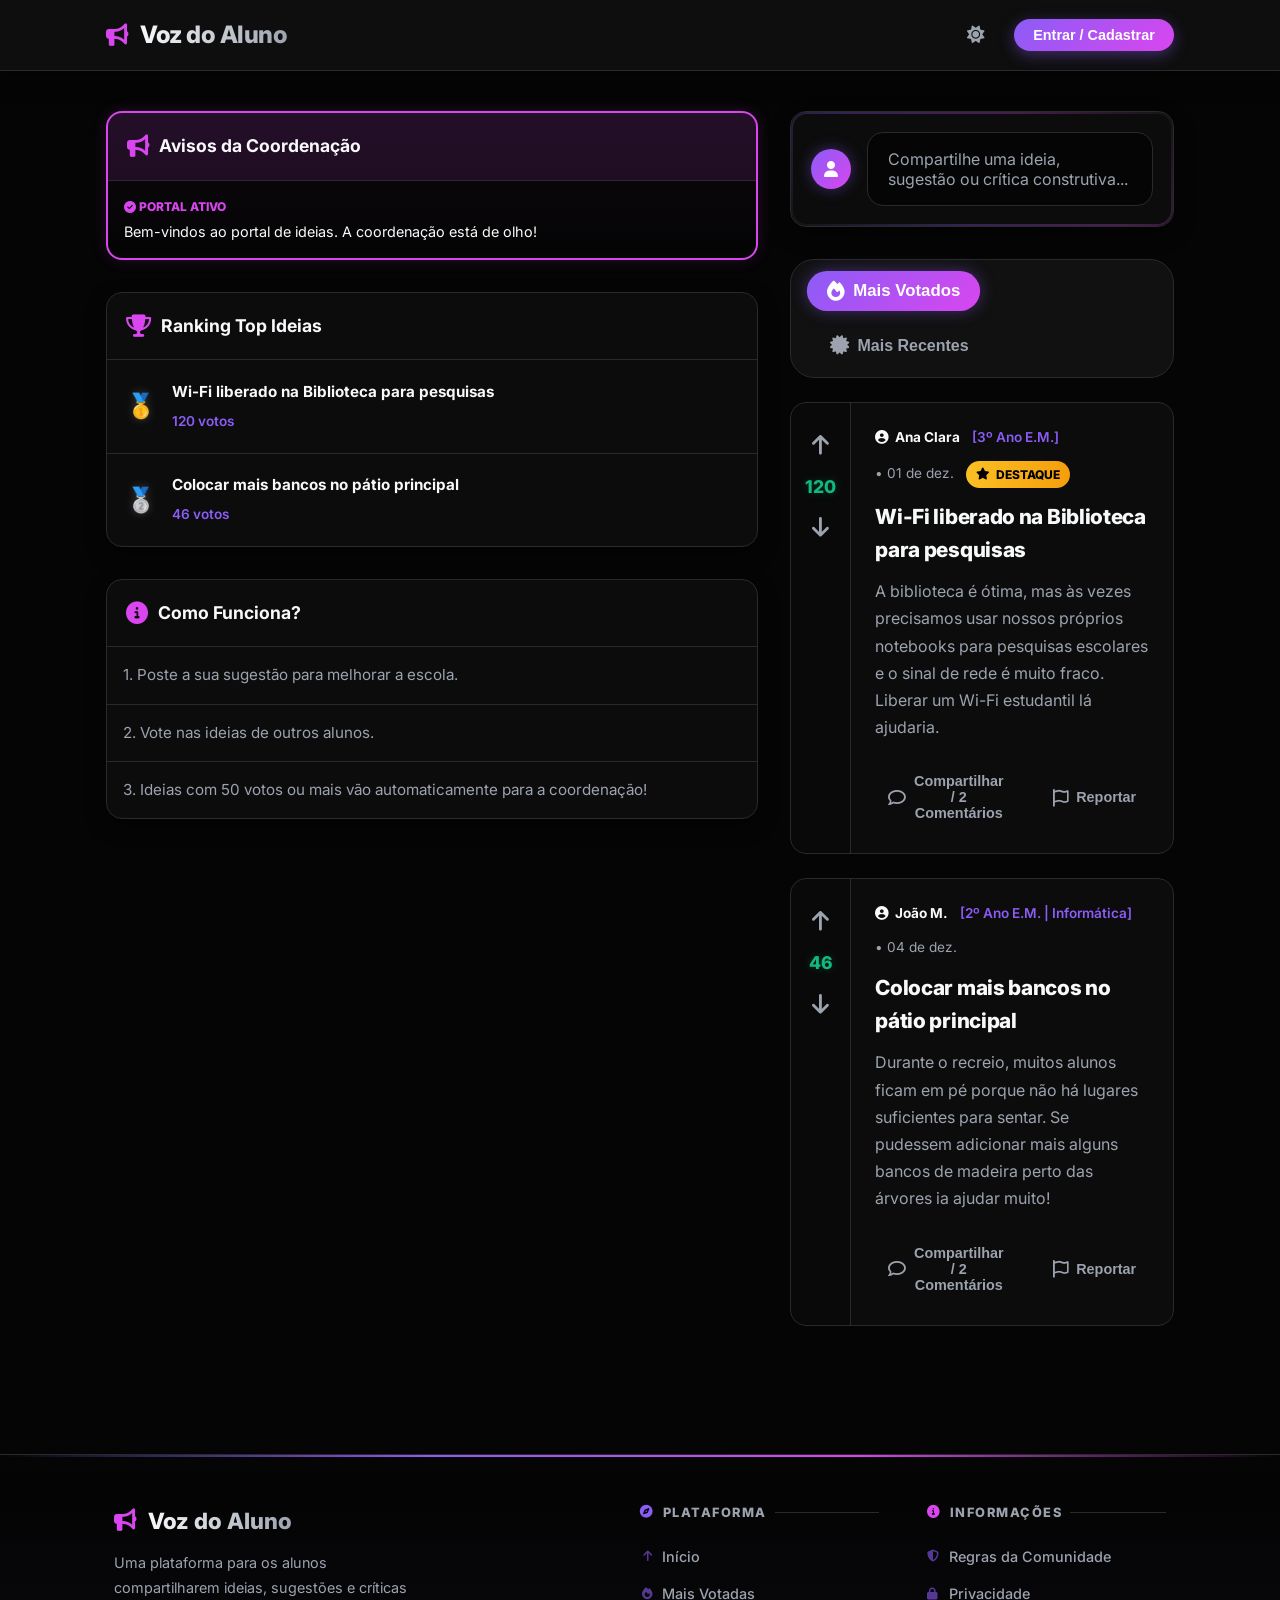
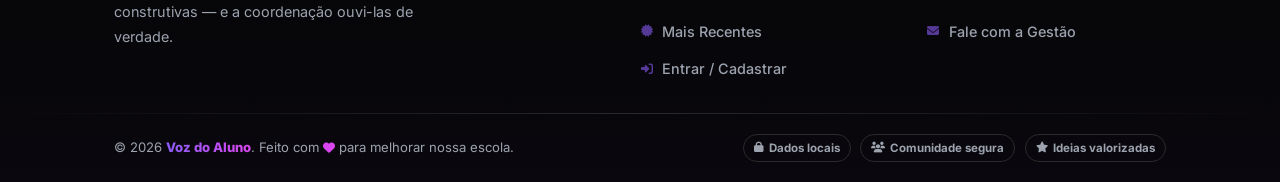
==== commit b31725e8: "Rodapé Foi adicionado um Rodapé para o site!" ====
--- a/index.html
+++ b/index.html
@@ -285,7 +285,54 @@
     <!-- Notification Toast -->
     <div id="toast-container" class="toast-container"></div>
 
+    <!-- Footer -->
+    <footer class="site-footer">
+        <div class="footer-inner">
+            <!-- Brand -->
+            <div class="footer-brand footer-col">
+                <div class="logo">
+                    <i class="fa-solid fa-bullhorn highlight-icon"></i>
+                    <h2 style="font-size:1.4rem; font-weight:800; background:linear-gradient(to right, var(--text-main), var(--text-muted)); -webkit-background-clip:text; -webkit-text-fill-color:transparent;">Voz do Aluno</h2>
+                </div>
+                <p>Uma plataforma para os alunos compartilharem ideias, sugestões e críticas construtivas — e a coordenação ouvi-las de verdade.</p>
+            </div>
+
+            <!-- Plataforma -->
+            <div class="footer-col">
+                <h4><i class="fa-solid fa-compass" style="color:var(--primary-medium);"></i> Plataforma</h4>
+                <ul class="footer-links">
+                    <li><button onclick="window.scrollTo({top:0,behavior:'smooth'})"><i class="fa-solid fa-arrow-up"></i> Início</button></li>
+                    <li><button onclick="document.querySelector('[data-sort=&quot;hot&quot;]').click(); window.scrollTo({top:200,behavior:'smooth'})"><i class="fa-solid fa-fire"></i> Mais Votadas</button></li>
+                    <li><button onclick="document.querySelector('[data-sort=&quot;new&quot;]').click(); window.scrollTo({top:200,behavior:'smooth'})"><i class="fa-solid fa-certificate"></i> Mais Recentes</button></li>
+                    <li><button onclick="showAuthModal ? showAuthModal() : null"><i class="fa-solid fa-right-to-bracket"></i> Entrar / Cadastrar</button></li>
+                </ul>
+            </div>
+
+            <!-- Info -->
+            <div class="footer-col">
+                <h4><i class="fa-solid fa-circle-info" style="color:var(--highlight);"></i> Informações</h4>
+                <ul class="footer-links">
+                    <li><a href="#"><i class="fa-solid fa-shield-halved"></i> Regras da Comunidade</a></li>
+                    <li><a href="#"><i class="fa-solid fa-lock"></i> Privacidade</a></li>
+                    <li><a href="#"><i class="fa-solid fa-envelope"></i> Fale com a Gestão</a></li>
+                </ul>
+            </div>
+        </div>
+
+        <hr class="footer-divider">
+
+        <div class="footer-bottom">
+            <p>© <span id="footer-year"></span> <strong>Voz do Aluno</strong>. Feito com <i class="fa-solid fa-heart" style="color:var(--highlight); font-size:0.75rem;"></i> para melhorar nossa escola.</p>
+            <div class="footer-badges">
+                <span class="footer-badge"><i class="fa-solid fa-lock"></i> Dados locais</span>
+                <span class="footer-badge"><i class="fa-solid fa-users"></i> Comunidade segura</span>
+                <span class="footer-badge"><i class="fa-solid fa-star"></i> Ideias valorizadas</span>
+            </div>
+        </div>
+    </footer>
+
     <!-- Scripts -->
     <script src="script.js"></script>
+    <script>document.getElementById('footer-year').textContent = new Date().getFullYear();</script>
 </body>
 </html>
--- a/styles.css
+++ b/styles.css
@@ -1249,3 +1249,181 @@
     box-shadow: var(--glow-primary);
 }
 
+/* ── Footer ─────────────────────────────────────────────────────────────────── */
+.site-footer {
+    margin-top: 4rem;
+    border-top: 1px solid var(--border);
+    background: linear-gradient(180deg, transparent 0%, rgba(139, 92, 246, 0.04) 100%);
+    position: relative;
+    overflow: hidden;
+    transition: background 0.3s, border-color 0.3s;
+}
+
+.site-footer::before {
+    content: '';
+    position: absolute;
+    top: 0; left: 0; right: 0;
+    height: 2px;
+    background: linear-gradient(90deg, transparent, var(--primary-medium), var(--highlight), transparent);
+    animation: shimmer 4s ease-in-out infinite;
+}
+
+@keyframes shimmer {
+    0%   { opacity: 0.3; }
+    50%  { opacity: 1; }
+    100% { opacity: 0.3; }
+}
+
+.footer-inner {
+    max-width: 1100px;
+    margin: 0 auto;
+    padding: 3rem 1.5rem 2rem;
+    display: grid;
+    grid-template-columns: 2fr 1fr 1fr;
+    gap: 3rem;
+}
+
+@media (max-width: 768px) {
+    .footer-inner {
+        grid-template-columns: 1fr;
+        gap: 2rem;
+        padding: 2rem 1.25rem 1.5rem;
+    }
+}
+
+.footer-brand p {
+    color: var(--text-muted);
+    font-size: 0.9rem;
+    line-height: 1.7;
+    max-width: 300px;
+    margin-top: 0.8rem;
+}
+
+.footer-col h4 {
+    font-size: 0.8rem;
+    font-weight: 800;
+    text-transform: uppercase;
+    letter-spacing: 1.5px;
+    color: var(--text-muted);
+    margin-bottom: 1.2rem;
+    display: flex;
+    align-items: center;
+    gap: 8px;
+}
+
+.footer-col h4::after {
+    content: '';
+    flex: 1;
+    height: 1px;
+    background: var(--border);
+}
+
+.footer-links {
+    list-style: none;
+    display: flex;
+    flex-direction: column;
+    gap: 0.75rem;
+}
+
+.footer-links li a,
+.footer-links li button {
+    color: var(--text-muted);
+    text-decoration: none;
+    font-size: 0.9rem;
+    font-weight: 500;
+    background: none;
+    border: none;
+    cursor: pointer;
+    padding: 0;
+    font-family: inherit;
+    display: inline-flex;
+    align-items: center;
+    gap: 8px;
+    transition: color 0.25s, gap 0.25s;
+}
+
+.footer-links li a:hover,
+.footer-links li button:hover {
+    color: var(--primary-medium);
+    gap: 14px;
+}
+
+.footer-links li a i,
+.footer-links li button i {
+    width: 14px;
+    font-size: 0.75rem;
+    color: var(--primary-medium);
+    opacity: 0.6;
+    transition: opacity 0.25s;
+}
+
+.footer-links li a:hover i,
+.footer-links li button:hover i {
+    opacity: 1;
+}
+
+.footer-divider {
+    width: 100%;
+    height: 1px;
+    background: linear-gradient(90deg, transparent, var(--border), transparent);
+    border: none;
+    margin: 0;
+}
+
+.footer-bottom {
+    max-width: 1100px;
+    margin: 0 auto;
+    padding: 1.25rem 1.5rem;
+    display: flex;
+    align-items: center;
+    justify-content: space-between;
+    flex-wrap: wrap;
+    gap: 1rem;
+}
+
+.footer-bottom p {
+    font-size: 0.82rem;
+    color: var(--text-muted);
+    line-height: 1.5;
+}
+
+.footer-bottom strong {
+    background: linear-gradient(90deg, var(--primary-medium), var(--highlight));
+    -webkit-background-clip: text;
+    -webkit-text-fill-color: transparent;
+    font-weight: 800;
+}
+
+.footer-badges {
+    display: flex;
+    gap: 0.6rem;
+    flex-wrap: wrap;
+    align-items: center;
+}
+
+.footer-badge {
+    font-size: 0.72rem;
+    font-weight: 700;
+    padding: 4px 10px;
+    border-radius: var(--radius-full);
+    border: 1px solid var(--border);
+    color: var(--text-muted);
+    display: inline-flex;
+    align-items: center;
+    gap: 5px;
+    transition: all 0.3s;
+    cursor: default;
+}
+
+.footer-badge:hover {
+    border-color: var(--primary-medium);
+    color: var(--primary-medium);
+    box-shadow: var(--glow-primary);
+    transform: translateY(-2px);
+}
+
+.footer-badge i { font-size: 0.68rem; }
+
+:root[data-theme="light"] .site-footer {
+    background: linear-gradient(180deg, transparent 0%, rgba(124, 58, 237, 0.03) 100%);
+}
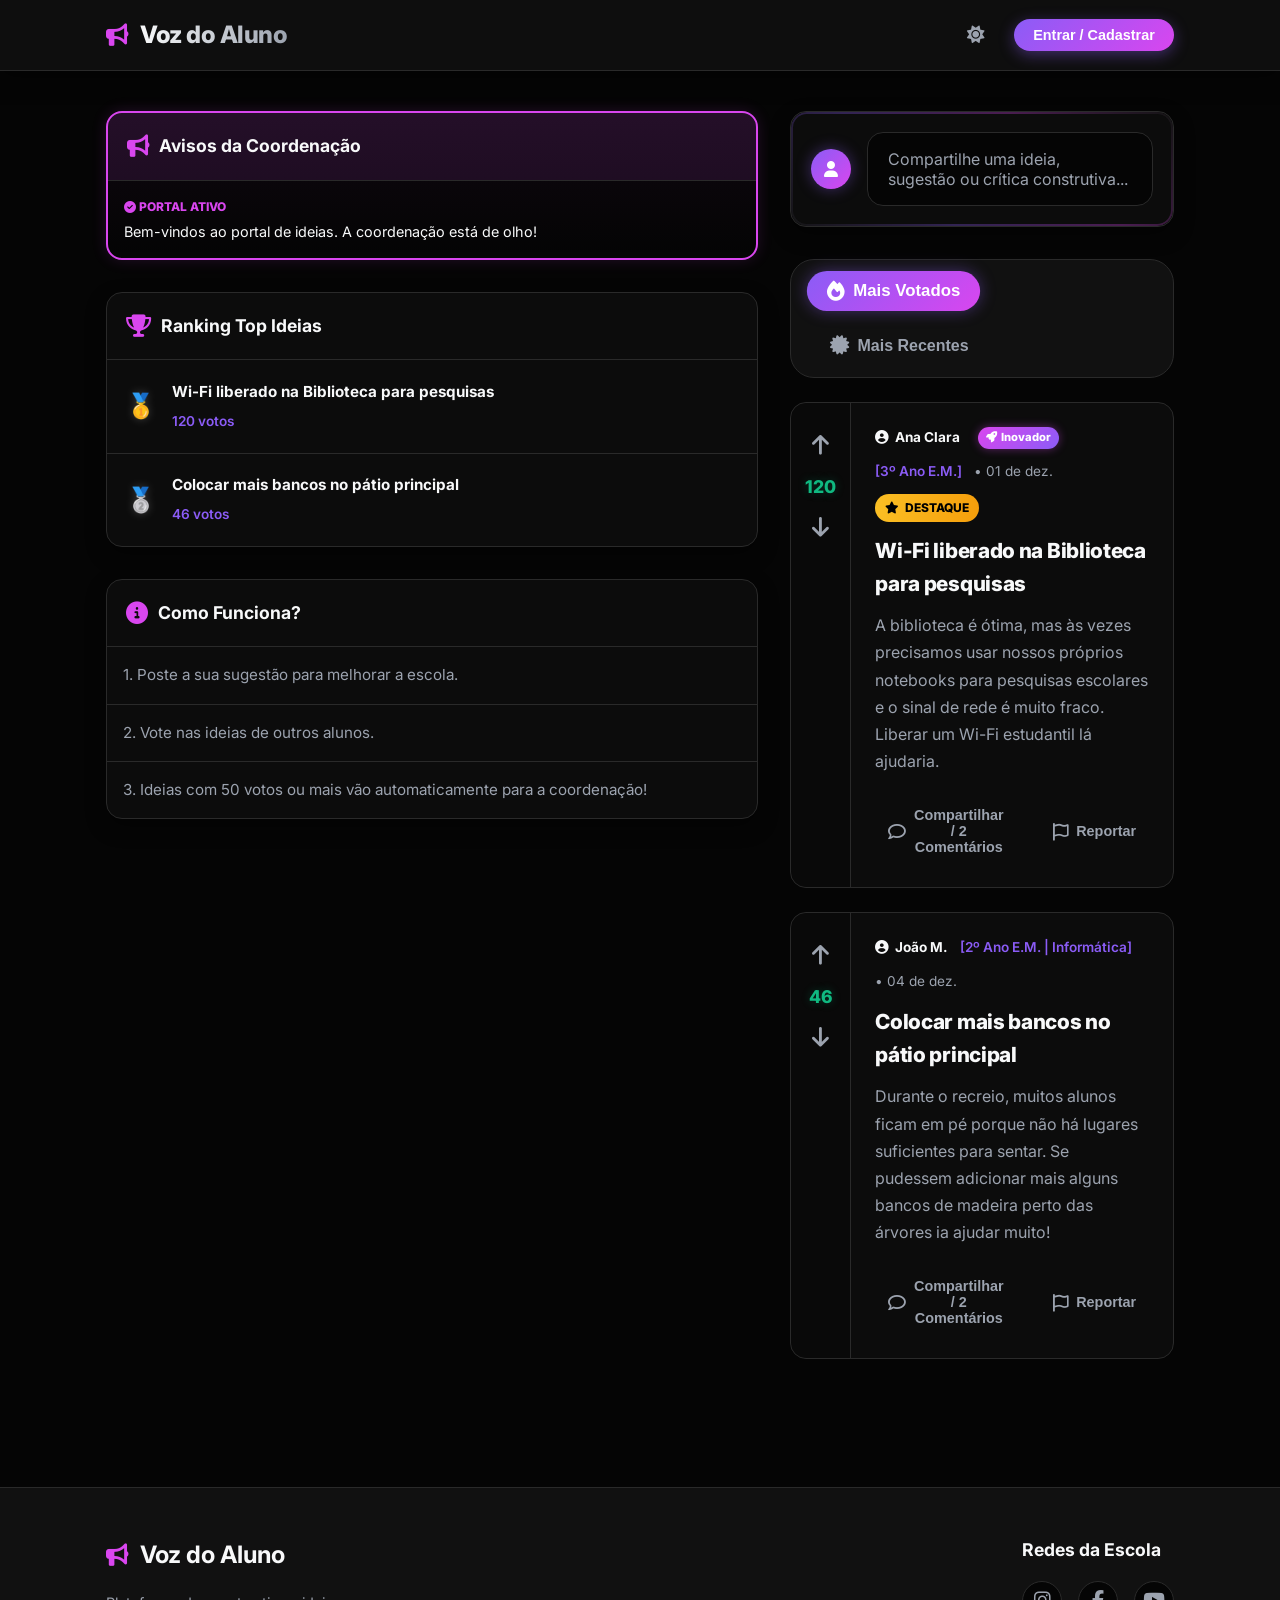
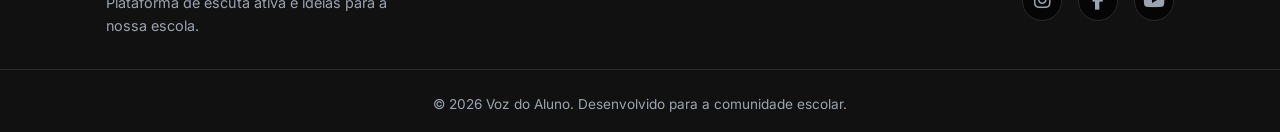
==== commit 7b63256b: "Adicionado novas funcionalidades" ====
--- a/index.html
+++ b/index.html
@@ -99,6 +99,31 @@
         </section>
     </main>
 
+    <!-- Site Footer -->
+    <footer class="site-footer">
+        <div class="container footer-content">
+            <div class="footer-brand">
+                <div class="logo">
+                    <i class="fa-solid fa-bullhorn highlight-icon"></i>
+                    <h2>Voz do Aluno</h2>
+                </div>
+                <p>Plataforma de escuta ativa e ideias para a nossa escola.</p>
+            </div>
+            
+            <div class="footer-links">
+                <h3>Redes da Escola</h3>
+                <div class="social-icons">
+                    <a href="#" target="_blank" class="social-link" title="Instagram da Escola"><i class="fa-brands fa-instagram"></i></a>
+                    <a href="#" target="_blank" class="social-link" title="Facebook da Escola"><i class="fa-brands fa-facebook-f"></i></a>
+                    <a href="#" target="_blank" class="social-link" title="YouTube da Escola"><i class="fa-brands fa-youtube"></i></a>
+                </div>
+            </div>
+        </div>
+        <div class="footer-bottom">
+            <p>&copy; 2026 Voz do Aluno. Desenvolvido para a comunidade escolar.</p>
+        </div>
+    </footer>
+
     <!-- Post Creation Modal -->
     <div id="post-modal" class="modal-overlay">
         <div class="modal">
@@ -282,57 +307,55 @@
         </div>
     </div>
 
+    <!-- Profile Modal -->
+    <div id="profile-modal" class="modal-overlay">
+        <div class="modal auth-modal-box" style="max-width: 500px !important;">
+            <div class="modal-header">
+                <h2>Meu Perfil</h2>
+                <button class="close-btn" onclick="closeProfileModal()" aria-label="Fechar"><i class="fa-solid fa-xmark"></i></button>
+            </div>
+            <div class="modal-body auth-body" style="padding: 1.5rem !important;">
+                
+                <!-- Profile Stats -->
+                <div class="profile-stats-container" style="display: flex; gap: 1rem; margin-bottom: 2rem;">
+                    <div class="stat-box" style="flex: 1; background: var(--bg-color); border: 1px solid var(--border); border-radius: var(--radius-md); padding: 1rem; text-align: center;">
+                        <i class="fa-solid fa-lightbulb" style="font-size: 1.5rem; color: var(--highlight); margin-bottom: 0.5rem;"></i>
+                        <h3 id="profile-stat-ideas" style="font-size: 1.5rem; margin: 0;">0</h3>
+                        <p style="font-size: 0.8rem; color: var(--text-muted); margin: 0;">Ideias Criadas</p>
+                    </div>
+                    <div class="stat-box" style="flex: 1; background: var(--bg-color); border: 1px solid var(--border); border-radius: var(--radius-md); padding: 1rem; text-align: center;">
+                        <i class="fa-solid fa-arrow-up" style="font-size: 1.5rem; color: var(--upvote-color); margin-bottom: 0.5rem;"></i>
+                        <h3 id="profile-stat-votes" style="font-size: 1.5rem; margin: 0;">0</h3>
+                        <p style="font-size: 0.8rem; color: var(--text-muted); margin: 0;">Votos Recebidos</p>
+                    </div>
+                </div>
+
+                <form id="profile-form">
+                    <div class="form-group">
+                        <label for="profile-name">Nome de Exibição</label>
+                        <input type="text" id="profile-name" required maxlength="50">
+                    </div>
+                    <div class="form-group">
+                        <label>E-mail Institucional</label>
+                        <input type="text" id="profile-email" disabled style="opacity: 0.7; cursor: not-allowed;">
+                    </div>
+                    <div class="form-group">
+                        <label>Curso / Turma</label>
+                        <input type="text" id="profile-course" disabled style="opacity: 0.7; cursor: not-allowed;">
+                    </div>
+                    <div class="form-actions" style="margin-top: 1rem; justify-content: flex-end; gap: 1rem;">
+                        <button type="button" class="btn btn-outline" onclick="closeProfileModal()">Cancelar</button>
+                        <button type="submit" class="btn btn-primary">Salvar Alterações</button>
+                    </div>
+                </form>
+            </div>
+        </div>
+    </div>
+
     <!-- Notification Toast -->
     <div id="toast-container" class="toast-container"></div>
 
-    <!-- Footer -->
-    <footer class="site-footer">
-        <div class="footer-inner">
-            <!-- Brand -->
-            <div class="footer-brand footer-col">
-                <div class="logo">
-                    <i class="fa-solid fa-bullhorn highlight-icon"></i>
-                    <h2 style="font-size:1.4rem; font-weight:800; background:linear-gradient(to right, var(--text-main), var(--text-muted)); -webkit-background-clip:text; -webkit-text-fill-color:transparent;">Voz do Aluno</h2>
-                </div>
-                <p>Uma plataforma para os alunos compartilharem ideias, sugestões e críticas construtivas — e a coordenação ouvi-las de verdade.</p>
-            </div>
-
-            <!-- Plataforma -->
-            <div class="footer-col">
-                <h4><i class="fa-solid fa-compass" style="color:var(--primary-medium);"></i> Plataforma</h4>
-                <ul class="footer-links">
-                    <li><button onclick="window.scrollTo({top:0,behavior:'smooth'})"><i class="fa-solid fa-arrow-up"></i> Início</button></li>
-                    <li><button onclick="document.querySelector('[data-sort=&quot;hot&quot;]').click(); window.scrollTo({top:200,behavior:'smooth'})"><i class="fa-solid fa-fire"></i> Mais Votadas</button></li>
-                    <li><button onclick="document.querySelector('[data-sort=&quot;new&quot;]').click(); window.scrollTo({top:200,behavior:'smooth'})"><i class="fa-solid fa-certificate"></i> Mais Recentes</button></li>
-                    <li><button onclick="showAuthModal ? showAuthModal() : null"><i class="fa-solid fa-right-to-bracket"></i> Entrar / Cadastrar</button></li>
-                </ul>
-            </div>
-
-            <!-- Info -->
-            <div class="footer-col">
-                <h4><i class="fa-solid fa-circle-info" style="color:var(--highlight);"></i> Informações</h4>
-                <ul class="footer-links">
-                    <li><a href="#"><i class="fa-solid fa-shield-halved"></i> Regras da Comunidade</a></li>
-                    <li><a href="#"><i class="fa-solid fa-lock"></i> Privacidade</a></li>
-                    <li><a href="#"><i class="fa-solid fa-envelope"></i> Fale com a Gestão</a></li>
-                </ul>
-            </div>
-        </div>
-
-        <hr class="footer-divider">
-
-        <div class="footer-bottom">
-            <p>© <span id="footer-year"></span> <strong>Voz do Aluno</strong>. Feito com <i class="fa-solid fa-heart" style="color:var(--highlight); font-size:0.75rem;"></i> para melhorar nossa escola.</p>
-            <div class="footer-badges">
-                <span class="footer-badge"><i class="fa-solid fa-lock"></i> Dados locais</span>
-                <span class="footer-badge"><i class="fa-solid fa-users"></i> Comunidade segura</span>
-                <span class="footer-badge"><i class="fa-solid fa-star"></i> Ideias valorizadas</span>
-            </div>
-        </div>
-    </footer>
-
     <!-- Scripts -->
     <script src="script.js"></script>
-    <script>document.getElementById('footer-year').textContent = new Date().getFullYear();</script>
 </body>
 </html>
--- a/styles.css
+++ b/styles.css
@@ -506,6 +506,20 @@
     gap: 6px;
     animation: pulseGlow 2s infinite;
 }
+.innovator-badge {
+    background: linear-gradient(135deg, var(--highlight), var(--primary-medium));
+    color: white;
+    padding: 2px 8px;
+    border-radius: var(--radius-full);
+    font-weight: 800;
+    font-size: 0.7rem;
+    display: inline-flex;
+    align-items: center;
+    gap: 4px;
+    box-shadow: 0 0 10px rgba(217, 70, 239, 0.4);
+    margin-left: 6px;
+    vertical-align: middle;
+}
 
 .post-title {
     font-size: 1.3rem;
@@ -1249,181 +1263,62 @@
     box-shadow: var(--glow-primary);
 }
 
-/* ── Footer ─────────────────────────────────────────────────────────────────── */
+/* Site Footer */
 .site-footer {
+    background-color: var(--card-bg);
+    border-top: 1px solid var(--border);
+    padding: 3rem 0 1rem;
     margin-top: 4rem;
-    border-top: 1px solid var(--border);
-    background: linear-gradient(180deg, transparent 0%, rgba(139, 92, 246, 0.04) 100%);
-    position: relative;
-    overflow: hidden;
-    transition: background 0.3s, border-color 0.3s;
-}
-
-.site-footer::before {
-    content: '';
-    position: absolute;
-    top: 0; left: 0; right: 0;
-    height: 2px;
-    background: linear-gradient(90deg, transparent, var(--primary-medium), var(--highlight), transparent);
-    animation: shimmer 4s ease-in-out infinite;
-}
-
-@keyframes shimmer {
-    0%   { opacity: 0.3; }
-    50%  { opacity: 1; }
-    100% { opacity: 0.3; }
-}
-
-.footer-inner {
-    max-width: 1100px;
-    margin: 0 auto;
-    padding: 3rem 1.5rem 2rem;
-    display: grid;
-    grid-template-columns: 2fr 1fr 1fr;
-    gap: 3rem;
-}
-
-@media (max-width: 768px) {
-    .footer-inner {
-        grid-template-columns: 1fr;
-        gap: 2rem;
-        padding: 2rem 1.25rem 1.5rem;
-    }
-}
-
-.footer-brand p {
-    color: var(--text-muted);
-    font-size: 0.9rem;
-    line-height: 1.7;
-    max-width: 300px;
-    margin-top: 0.8rem;
-}
-
-.footer-col h4 {
-    font-size: 0.8rem;
-    font-weight: 800;
-    text-transform: uppercase;
-    letter-spacing: 1.5px;
-    color: var(--text-muted);
-    margin-bottom: 1.2rem;
-    display: flex;
-    align-items: center;
-    gap: 8px;
-}
-
-.footer-col h4::after {
-    content: '';
-    flex: 1;
-    height: 1px;
-    background: var(--border);
-}
-
-.footer-links {
-    list-style: none;
-    display: flex;
-    flex-direction: column;
-    gap: 0.75rem;
-}
-
-.footer-links li a,
-.footer-links li button {
-    color: var(--text-muted);
-    text-decoration: none;
-    font-size: 0.9rem;
-    font-weight: 500;
-    background: none;
-    border: none;
-    cursor: pointer;
-    padding: 0;
-    font-family: inherit;
-    display: inline-flex;
-    align-items: center;
-    gap: 8px;
-    transition: color 0.25s, gap 0.25s;
-}
-
-.footer-links li a:hover,
-.footer-links li button:hover {
-    color: var(--primary-medium);
-    gap: 14px;
-}
-
-.footer-links li a i,
-.footer-links li button i {
-    width: 14px;
-    font-size: 0.75rem;
-    color: var(--primary-medium);
-    opacity: 0.6;
-    transition: opacity 0.25s;
-}
-
-.footer-links li a:hover i,
-.footer-links li button:hover i {
-    opacity: 1;
-}
-
-.footer-divider {
-    width: 100%;
-    height: 1px;
-    background: linear-gradient(90deg, transparent, var(--border), transparent);
-    border: none;
-    margin: 0;
-}
-
-.footer-bottom {
-    max-width: 1100px;
-    margin: 0 auto;
-    padding: 1.25rem 1.5rem;
-    display: flex;
-    align-items: center;
+}
+.footer-content {
+    display: flex;
     justify-content: space-between;
     flex-wrap: wrap;
+    gap: 2rem;
+    margin-bottom: 2rem;
+}
+.footer-brand {
+    max-width: 300px;
+}
+.footer-brand p {
+    color: var(--text-muted);
+    font-size: 0.9rem;
+    margin-top: 1rem;
+}
+.footer-links h3 {
+    color: var(--text-main);
+    font-size: 1.1rem;
+    margin-bottom: 1rem;
+}
+.social-icons {
+    display: flex;
     gap: 1rem;
 }
-
-.footer-bottom p {
-    font-size: 0.82rem;
-    color: var(--text-muted);
-    line-height: 1.5;
-}
-
-.footer-bottom strong {
-    background: linear-gradient(90deg, var(--primary-medium), var(--highlight));
-    -webkit-background-clip: text;
-    -webkit-text-fill-color: transparent;
-    font-weight: 800;
-}
-
-.footer-badges {
-    display: flex;
-    gap: 0.6rem;
-    flex-wrap: wrap;
-    align-items: center;
-}
-
-.footer-badge {
-    font-size: 0.72rem;
-    font-weight: 700;
-    padding: 4px 10px;
+.social-link {
+    display: flex;
+    align-items: center;
+    justify-content: center;
+    width: 40px;
+    height: 40px;
     border-radius: var(--radius-full);
+    background-color: var(--bg-color);
+    color: var(--text-muted);
+    font-size: 1.2rem;
+    text-decoration: none;
+    transition: all 0.3s ease;
     border: 1px solid var(--border);
-    color: var(--text-muted);
-    display: inline-flex;
-    align-items: center;
-    gap: 5px;
-    transition: all 0.3s;
-    cursor: default;
-}
-
-.footer-badge:hover {
-    border-color: var(--primary-medium);
-    color: var(--primary-medium);
+}
+.social-link:hover {
+    color: white;
+    background: linear-gradient(135deg, var(--primary-medium), var(--highlight));
+    border-color: transparent;
+    transform: translateY(-3px);
     box-shadow: var(--glow-primary);
-    transform: translateY(-2px);
-}
-
-.footer-badge i { font-size: 0.68rem; }
-
-:root[data-theme="light"] .site-footer {
-    background: linear-gradient(180deg, transparent 0%, rgba(124, 58, 237, 0.03) 100%);
-}
+}
+.footer-bottom {
+    text-align: center;
+    padding-top: 1.5rem;
+    border-top: 1px solid var(--border);
+    color: var(--text-muted);
+    font-size: 0.85rem;
+}
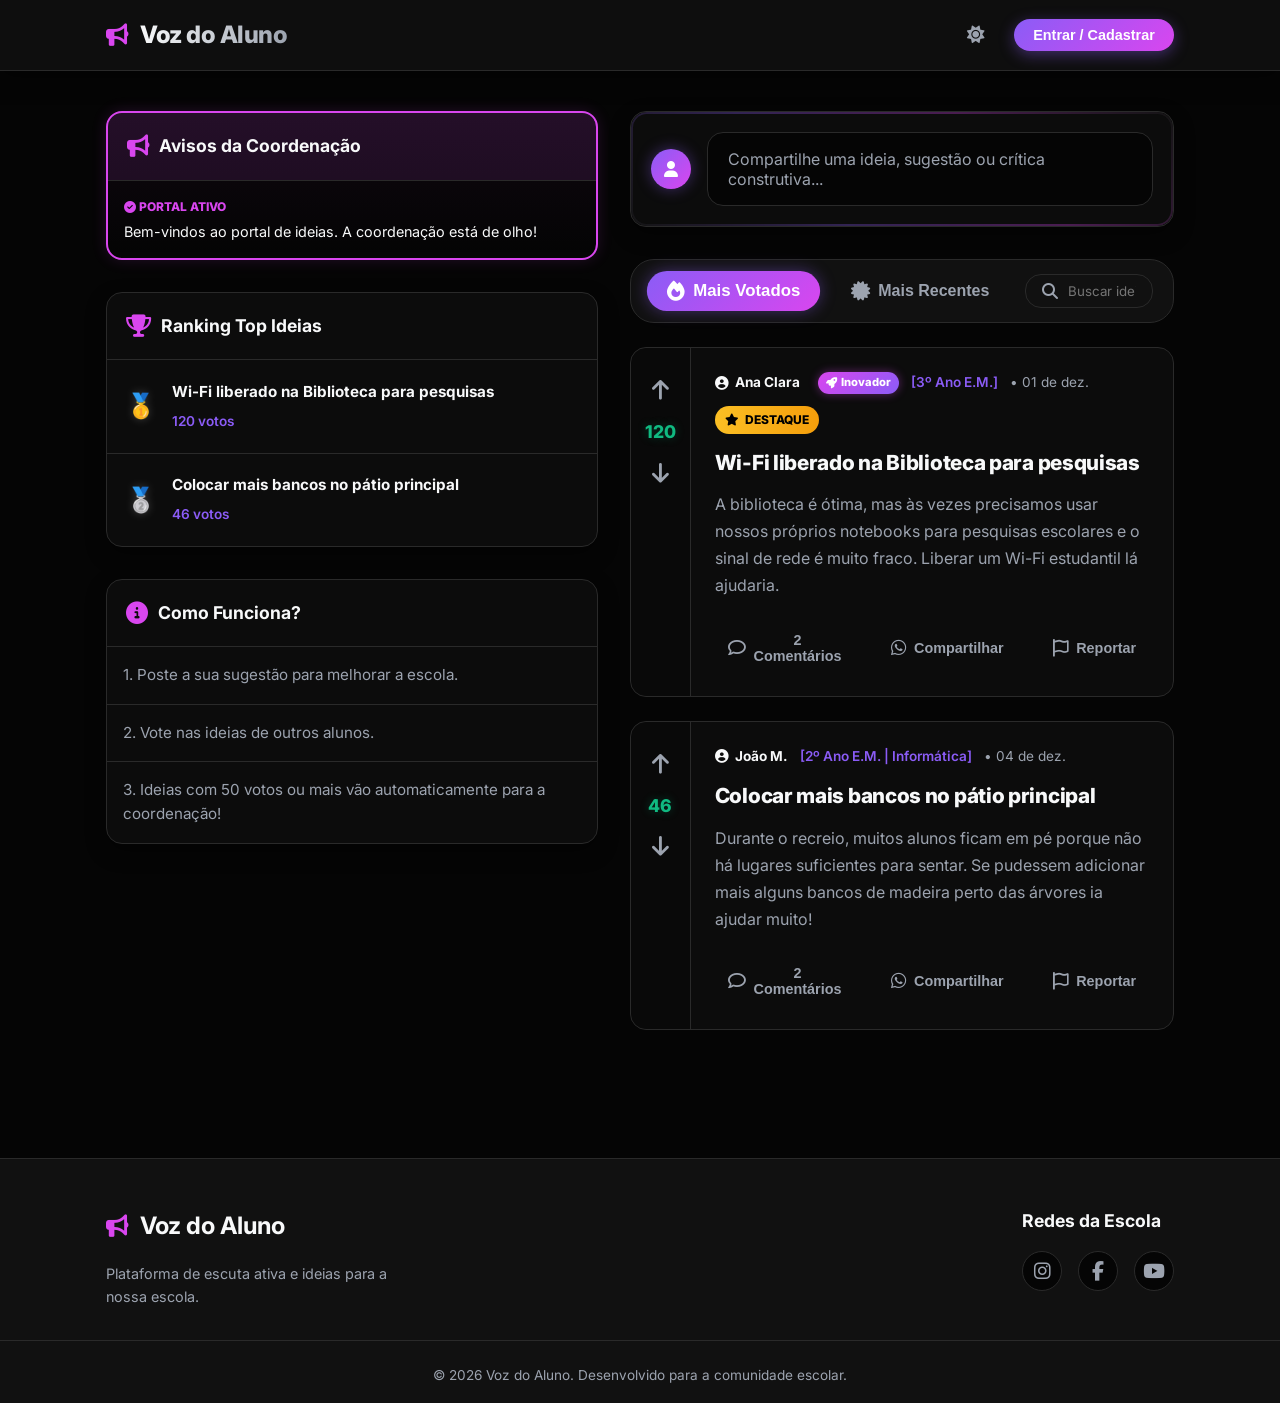
==== commit 8b591449: "Adicionado novas interações - feat(alunos): adicionar barra de pesquisa com filtro em tempo real par" ====
--- a/index.html
+++ b/index.html
@@ -84,9 +84,15 @@
                 </div>
             </div>
 
-            <div class="feed-filters" style="display: flex; gap: 1rem; align-items: center; flex-wrap: wrap;">
-                <button class="filter-btn active" data-sort="hot"><i class="fa-solid fa-fire"></i> Mais Votados</button>
-                <button class="filter-btn" data-sort="new"><i class="fa-solid fa-certificate"></i> Mais Recentes</button>
+            <div class="feed-filters" style="display: flex; gap: 1rem; align-items: center; flex-wrap: wrap; justify-content: space-between;">
+                <div style="display: flex; gap: 1rem; flex-wrap: wrap;">
+                    <button class="filter-btn active" data-sort="hot"><i class="fa-solid fa-fire"></i> Mais Votados</button>
+                    <button class="filter-btn" data-sort="new"><i class="fa-solid fa-certificate"></i> Mais Recentes</button>
+                </div>
+                <div class="search-bar" style="flex: 1; max-width: 300px; display: flex; align-items: center; background: var(--card-bg); border: 1px solid var(--border); border-radius: var(--radius-md); padding: 0.5rem 1rem;">
+                    <i class="fa-solid fa-magnifying-glass" style="color: var(--text-muted); margin-right: 10px;"></i>
+                    <input type="text" id="post-search" placeholder="Buscar ideias..." style="background: transparent; border: none; outline: none; color: var(--text-main); width: 100%; font-family: 'Inter', sans-serif;">
+                </div>
             </div>
 
             <div id="posts-container" class="posts-container">
@@ -140,6 +146,11 @@
                     <div class="form-group">
                         <label for="post-desc">Descrição detalhada</label>
                         <textarea id="post-desc" rows="5" placeholder="Explique mais sobre sua ideia ou sugestão..." required minlength="10" maxlength="1000"></textarea>
+                    </div>
+
+                    <div class="form-group" style="display: flex; align-items: center; gap: 10px; margin-top: 0.5rem; margin-bottom: 1.5rem; padding: 10px; background: rgba(0,0,0,0.1); border-radius: var(--radius-sm);">
+                        <input type="checkbox" id="post-anonymous" style="width: 18px; height: 18px; cursor: pointer; accent-color: var(--highlight);">
+                        <label for="post-anonymous" style="margin: 0; font-weight: normal; cursor: pointer; font-size: 0.9rem;">Postar de forma anônima (oculta seu nome para outros alunos)</label>
                     </div>
 
                     <div class="form-actions">
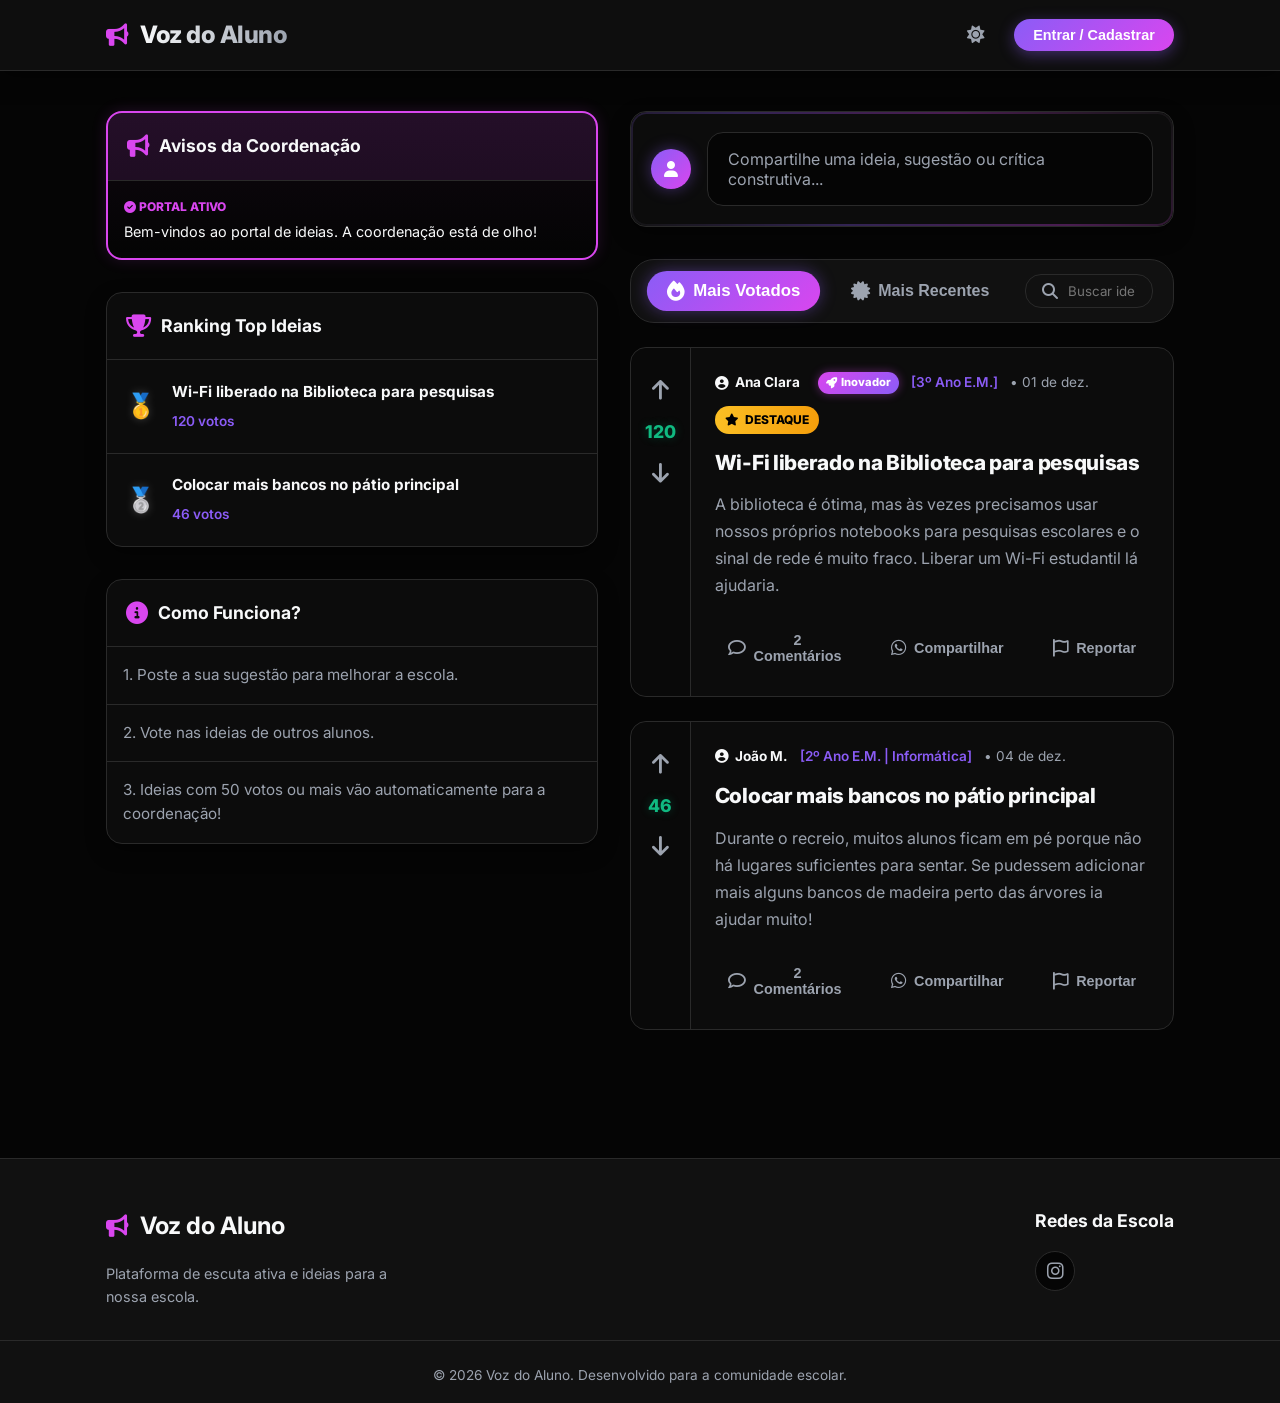
==== commit 83b3dede: "Incluído uma funcionalidade e removido um item -Adicionado o link para o Instagram da escola -Remov" ====
--- a/index.html
+++ b/index.html
@@ -119,9 +119,10 @@
             <div class="footer-links">
                 <h3>Redes da Escola</h3>
                 <div class="social-icons">
-                    <a href="#" target="_blank" class="social-link" title="Instagram da Escola"><i class="fa-brands fa-instagram"></i></a>
-                    <a href="#" target="_blank" class="social-link" title="Facebook da Escola"><i class="fa-brands fa-facebook-f"></i></a>
-                    <a href="#" target="_blank" class="social-link" title="YouTube da Escola"><i class="fa-brands fa-youtube"></i></a>
+                    <a href="https://www.instagram.com/carlos_de_moraes_andrade?igsh=M3lmZXlzZTBlYml2" target="_blank" class="social-link" title="Instagram da Escola"><i class="fa-brands fa-instagram"></i></a>
+                    <!-- Deixado para uso futuro caso a escola crie perfis oficiais -->
+                    <!-- <a href="#" target="_blank" class="social-link" title="Facebook da Escola"><i class="fa-brands fa-facebook-f"></i></a> -->
+                    <!-- <a href="#" target="_blank" class="social-link" title="YouTube da Escola"><i class="fa-brands fa-youtube"></i></a> -->
                 </div>
             </div>
         </div>
--- a/styles.css
+++ b/styles.css
@@ -154,7 +154,6 @@
 
 .highlight-icon {
     color: var(--highlight);
-    animation: floatAction 3s ease-in-out infinite;
     font-size: 1.4rem;
 }
 
